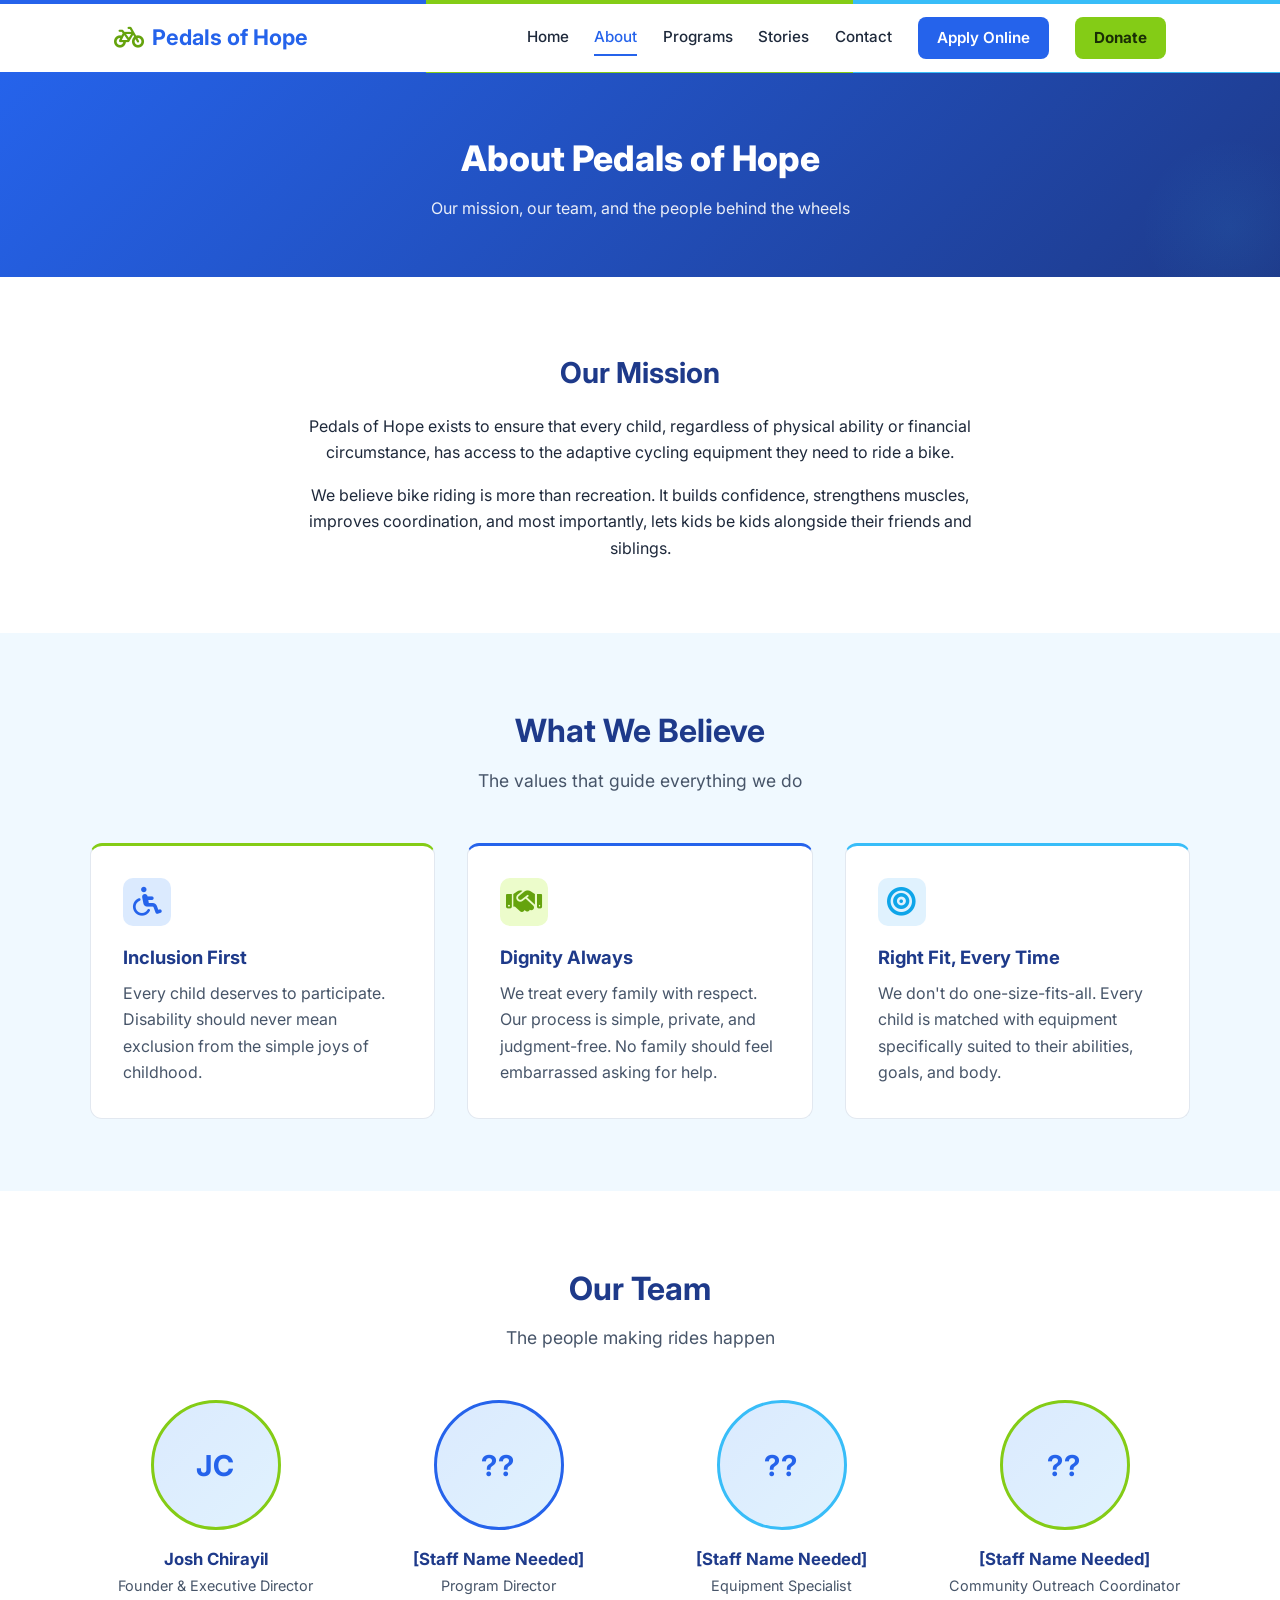
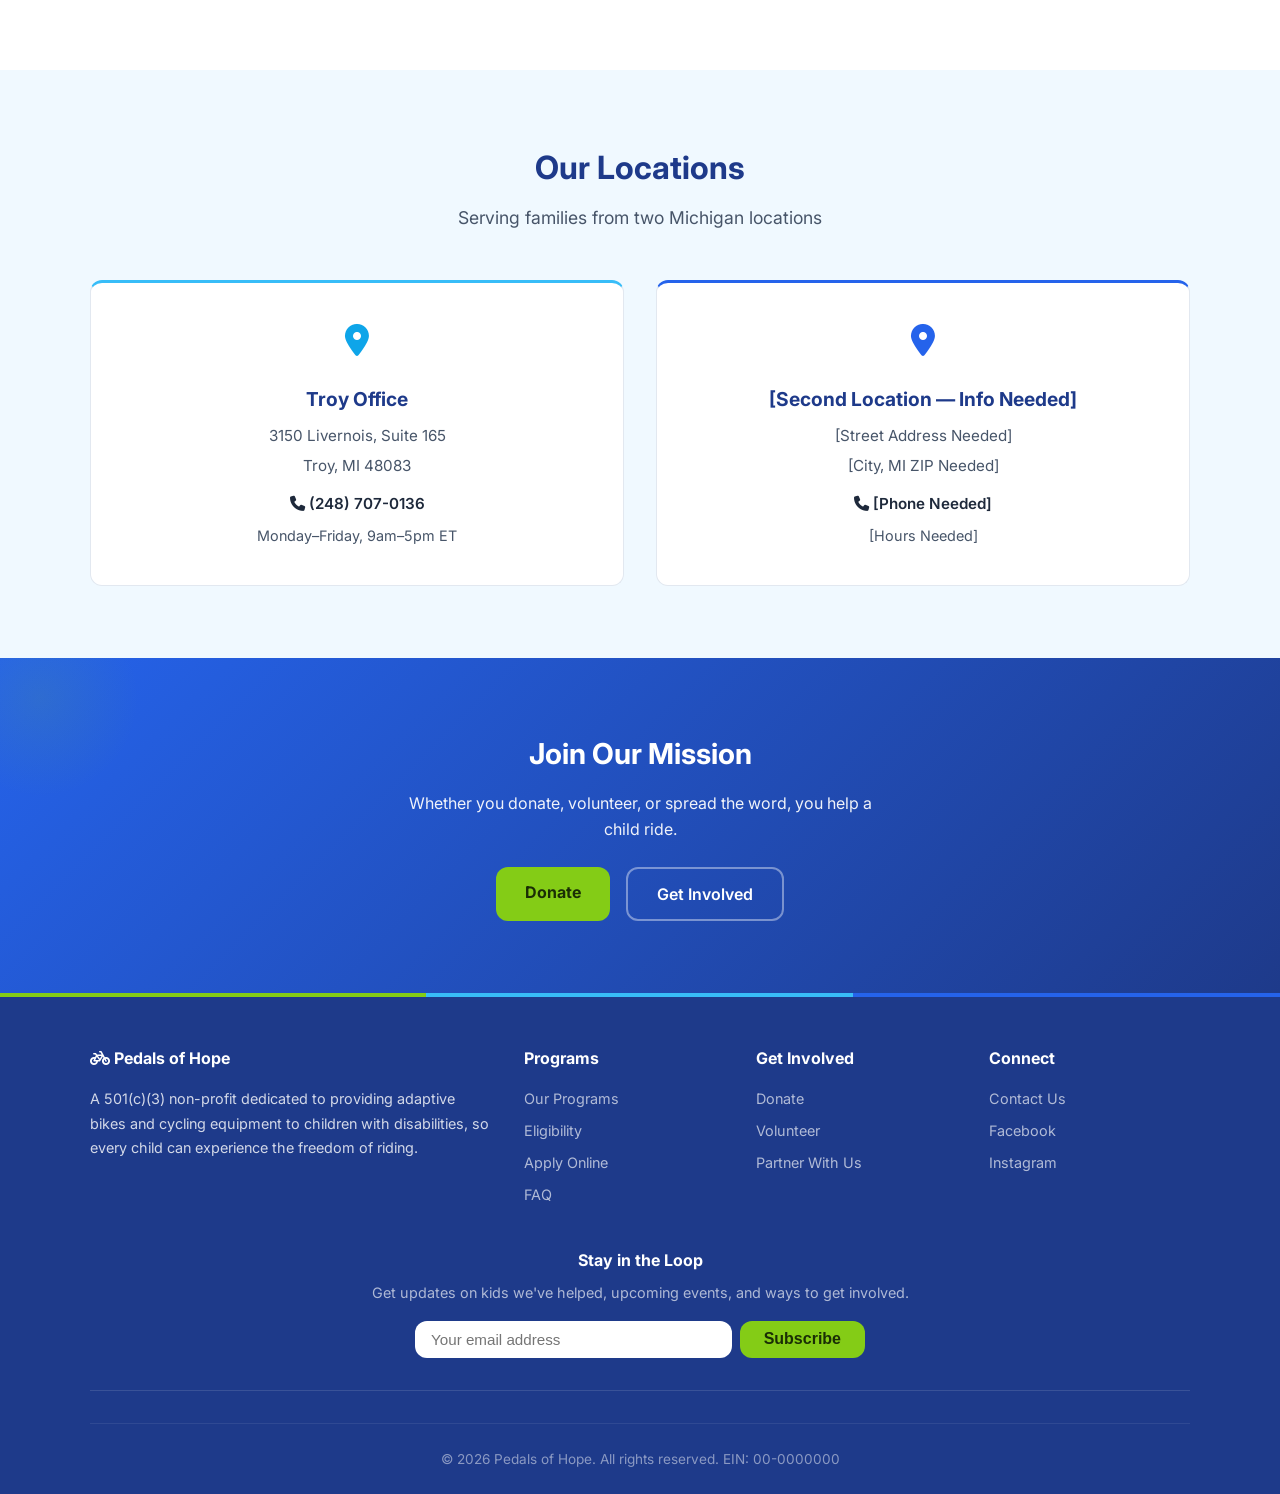
==== about.html @ 5e9cf8dc "Add 'Riders We've Helped' section with real bike recipients (via Dr. Kirk)" ====
<!DOCTYPE html>
<html lang="en">
<head>
  <meta charset="UTF-8">
  <meta name="viewport" content="width=device-width, initial-scale=1.0">
  <title>About Us - Pedals of Hope</title>
  <link rel="icon" href="data:image/svg+xml,<svg xmlns=%22http://www.w3.org/2000/svg%22 viewBox=%220 0 100 100%22><text y=%22.9em%22 font-size=%2290%22>🚲</text></svg>">
  <link rel="preconnect" href="https://fonts.googleapis.com">
  <link rel="preconnect" href="https://fonts.gstatic.com" crossorigin>
  <link href="https://fonts.googleapis.com/css2?family=Inter:wght@400;500;600;700;800&display=swap" rel="stylesheet">
  <link rel="stylesheet" href="css/style.css">
  <link rel="stylesheet" href="https://cdnjs.cloudflare.com/ajax/libs/font-awesome/6.5.1/css/all.min.css">
</head>
<body>

  <header class="site-header">
    <nav class="nav-container">
      <a href="index.html" class="logo"><span><i class="fa-solid fa-bicycle"></i></span> Pedals of Hope</a>
      <button class="nav-toggle" onclick="document.querySelector('.nav-links').classList.toggle('open')" aria-label="Menu">☰</button>
      <div class="nav-links">
        <a href="index.html">Home</a>
        <a href="about.html" class="active">About</a>
        <a href="programs.html">Programs</a>
        <a href="stories.html">Stories</a>
        <a href="contact.html">Contact</a>
        <a href="intake.html" class="btn-nav-secondary">Apply Online</a>
        <a href="donate.html" class="btn-nav">Donate</a>
      </div>
    </nav>
  </header>

  <section class="page-header">
    <h1>About Pedals of Hope</h1>
    <p>Our mission, our team, and the people behind the wheels</p>
  </section>

  <!-- Mission -->
  <section class="section">
    <div class="container">
      <div style="max-width:700px; margin:0 auto; text-align:center;">
        <h2 style="font-size:1.8rem; color:var(--primary-dark); margin-bottom:1rem;">Our Mission</h2>
        <p style="margin-bottom:1rem;">Pedals of Hope exists to ensure that every child, regardless of physical ability or financial circumstance, has access to the adaptive cycling equipment they need to ride a bike.</p>
        <p>We believe bike riding is more than recreation. It builds confidence, strengthens muscles, improves coordination, and most importantly, lets kids be kids alongside their friends and siblings.</p>
      </div>
    </div>
  </section>

  <!-- Values -->
  <section class="section section-alt">
    <div class="container">
      <div class="section-header">
        <h2>What We Believe</h2>
        <p>The values that guide everything we do</p>
      </div>
      <div class="card-grid">
        <div class="card">
          <div class="card-icon blue"><i class="fa-solid fa-wheelchair"></i></div>
          <h3>Inclusion First</h3>
          <p>Every child deserves to participate. Disability should never mean exclusion from the simple joys of childhood.</p>
        </div>
        <div class="card">
          <div class="card-icon"><i class="fa-solid fa-handshake"></i></div>
          <h3>Dignity Always</h3>
          <p>We treat every family with respect. Our process is simple, private, and judgment-free. No family should feel embarrassed asking for help.</p>
        </div>
        <div class="card">
          <div class="card-icon sky"><i class="fa-solid fa-bullseye"></i></div>
          <h3>Right Fit, Every Time</h3>
          <p>We don't do one-size-fits-all. Every child is matched with equipment specifically suited to their abilities, goals, and body.</p>
        </div>
      </div>
    </div>
  </section>

  <!-- Team -->
  <section class="section">
    <div class="container">
      <div class="section-header">
        <h2>Our Team</h2>
        <p>The people making rides happen</p>
      </div>
      <div class="team-grid">
        <!-- TODO: Replace with actual staff names, titles, and initials/photos -->
        <div class="team-member">
          <div class="img-placeholder">
            <span class="team-initials">JC</span>
          </div>
          <h3>Josh Chirayil</h3>
          <p>Founder & Executive Director</p>
        </div>
        <div class="team-member">
          <div class="img-placeholder">
            <span class="team-initials">??</span>
          </div>
          <h3>[Staff Name Needed]</h3>
          <p>Program Director</p>
        </div>
        <div class="team-member">
          <div class="img-placeholder">
            <span class="team-initials">??</span>
          </div>
          <h3>[Staff Name Needed]</h3>
          <p>Equipment Specialist</p>
        </div>
        <div class="team-member">
          <div class="img-placeholder">
            <span class="team-initials">??</span>
          </div>
          <h3>[Staff Name Needed]</h3>
          <p>Community Outreach Coordinator</p>
        </div>
      </div>
    </div>
  </section>

  <!-- Locations -->
  <section class="section section-alt">
    <div class="container">
      <div class="section-header">
        <h2>Our Locations</h2>
        <p>Serving families from two Michigan locations</p>
      </div>
      <div class="locations-grid">
        <div class="location-card">
          <div class="location-icon"><i class="fa-solid fa-location-dot"></i></div>
          <h3>Troy Office</h3>
          <p>3150 Livernois, Suite 165</p>
          <p>Troy, MI 48083</p>
          <p class="location-phone"><i class="fa-solid fa-phone"></i> (248) 707-0136</p>
          <p style="color:var(--text-light); font-size:0.9rem; margin-top:0.5rem;">Monday–Friday, 9am–5pm ET</p>
        </div>
        <div class="location-card">
          <!-- TODO: Replace with actual second location details -->
          <div class="location-icon"><i class="fa-solid fa-location-dot"></i></div>
          <h3>[Second Location — Info Needed]</h3>
          <p>[Street Address Needed]</p>
          <p>[City, MI ZIP Needed]</p>
          <p class="location-phone"><i class="fa-solid fa-phone"></i> [Phone Needed]</p>
          <p style="color:var(--text-light); font-size:0.9rem; margin-top:0.5rem;">[Hours Needed]</p>
        </div>
      </div>
    </div>
  </section>


  <!-- CTA -->
  <section class="cta-banner">
    <h2>Join Our Mission</h2>
    <p>Whether you donate, volunteer, or spread the word, you help a child ride.</p>
    <div class="hero-buttons">
      <a href="donate.html" class="btn btn-primary">Donate</a>
      <a href="contact.html" class="btn btn-outline">Get Involved</a>
    </div>
  </section>

  <footer class="site-footer">
    <div class="footer-grid">
      <div class="footer-about">
        <h4><i class="fa-solid fa-bicycle"></i> Pedals of Hope</h4>
        <p>A 501(c)(3) non-profit dedicated to providing adaptive bikes and cycling equipment to children with disabilities, so every child can experience the freedom of riding.</p>
      </div>
      <div>
        <h4>Programs</h4>
        <a href="programs.html">Our Programs</a>
        <a href="programs.html#eligibility">Eligibility</a>
        <a href="intake.html">Apply Online</a>
        <a href="programs.html#faq">FAQ</a>
      </div>
      <div>
        <h4>Get Involved</h4>
        <a href="donate.html">Donate</a>
        <a href="contact.html">Volunteer</a>
        <a href="contact.html">Partner With Us</a>
      </div>
      <div>
        <h4>Connect</h4>
        <a href="contact.html">Contact Us</a>
        <a href="#">Facebook</a>
        <a href="#">Instagram</a>
      </div>
    </div>
    <div class="footer-newsletter">
      <h4>Stay in the Loop</h4>
      <p>Get updates on kids we've helped, upcoming events, and ways to get involved.</p>
      <form class="newsletter-form" action="#" method="post">
        <input type="email" placeholder="Your email address" required>
        <button type="submit" class="btn btn-primary">Subscribe</button>
      </form>
    </div>
    <div class="footer-bottom">
      &copy; 2026 Pedals of Hope. All rights reserved. EIN: 00-0000000
    </div>
  </footer>

  <script>
    const observer = new IntersectionObserver((entries) => {
      entries.forEach(entry => {
        if (entry.isIntersecting) { entry.target.classList.add('visible'); observer.unobserve(entry.target); }
      });
    }, { threshold: 0.1 });
    document.querySelectorAll('.section, .stats-bar, .cta-banner, .card, .testimonial, .tier, .step, .team-member, .location-card').forEach(el => {
      el.classList.add('animate-on-scroll'); observer.observe(el);
    });
  </script>
</body>
</html>
---- css/style.css ----
/* ===== Variables & Reset ===== */
:root {
  --royal: #2563EB;
  --royal-dark: #1D4ED8;
  --royal-deep: #1e3a8a;
  --royal-light: #DBEAFE;
  --primary: var(--royal);
  --primary-dark: var(--royal-deep);
  --primary-light: var(--royal-light);
  --lime: #84CC16;
  --lime-dark: #65A30D;
  --lime-deep: #4d7c0f;
  --lime-light: #ECFCCB;
  --lime-text: #1a2e05;
  --sky: #38BDF8;
  --sky-dark: #0EA5E9;
  --sky-light: #E0F2FE;
  --text: #1e293b;
  --text-light: #475569;
  --bg: #ffffff;
  --bg-alt: #F0F9FF;
  --border: #e2e8f0;
  --radius: 12px;
  --shadow: 0 1px 3px rgba(0,0,0,0.06), 0 1px 2px rgba(0,0,0,0.04);
  --shadow-md: 0 4px 12px rgba(0,0,0,0.08);
  --shadow-lg: 0 12px 30px rgba(0,0,0,0.1);
  --max-width: 1100px;
  --transition: 0.25s ease;
}

*, *::before, *::after { box-sizing: border-box; margin: 0; padding: 0; }
html { scroll-behavior: smooth; }

body {
  font-family: 'Inter', -apple-system, BlinkMacSystemFont, 'Segoe UI', Roboto, sans-serif;
  color: var(--text);
  background: var(--bg);
  line-height: 1.65;
  min-height: 100vh;
  display: flex;
  flex-direction: column;
  -webkit-font-smoothing: antialiased;
}

a { color: var(--royal); text-decoration: none; transition: color var(--transition); }
a:hover { color: var(--lime-dark); }
img { max-width: 100%; height: auto; display: block; }
ul { list-style: none; }

/* ===== Tri-Color Accent Bar ===== */
.site-header {
  border-top: 4px solid;
  border-image: linear-gradient(90deg, var(--royal) 33.3%, var(--lime) 33.3% 66.6%, var(--sky) 66.6%) 1;
  background: rgba(255,255,255,0.92);
  backdrop-filter: blur(16px);
  -webkit-backdrop-filter: blur(16px);
  border-bottom: 1px solid rgba(226,232,240,0.5);
  position: sticky;
  top: 0;
  z-index: 100;
}

.nav-container {
  max-width: var(--max-width);
  margin: 0 auto;
  padding: 0 1.5rem;
  display: flex;
  align-items: center;
  justify-content: space-between;
  height: 68px;
}

.logo {
  font-size: 1.35rem;
  font-weight: 700;
  color: var(--royal);
  display: flex;
  align-items: center;
  gap: 0.5rem;
}
.logo span { font-size: 1.5rem; color: var(--lime-dark); }

.nav-links {
  display: flex;
  gap: 1.6rem;
  align-items: center;
}

.nav-links a {
  color: var(--text);
  font-weight: 500;
  font-size: 0.95rem;
  padding: 0.3rem 0;
  border-bottom: 2px solid transparent;
  transition: all var(--transition);
}

.nav-links a:hover,
.nav-links a.active {
  color: var(--royal);
  border-bottom-color: var(--royal);
}

.nav-links .btn-nav {
  background: var(--lime);
  color: var(--lime-text);
  padding: 0.5rem 1.2rem;
  border-radius: 8px;
  border-bottom: none;
  font-weight: 700;
  transition: all var(--transition);
}
.nav-links .btn-nav:hover {
  background: var(--lime-dark);
  color: #fff;
  transform: translateY(-1px);
  box-shadow: 0 4px 12px rgba(132,204,22,0.3);
}

.nav-links .btn-nav-secondary {
  background: var(--royal);
  color: #fff;
  padding: 0.5rem 1.2rem;
  border-radius: 8px;
  border-bottom: none;
  font-weight: 600;
  transition: all var(--transition);
}
.nav-links .btn-nav-secondary:hover {
  background: var(--royal-dark);
  color: #fff;
  transform: translateY(-1px);
  box-shadow: 0 4px 12px rgba(37,99,235,0.3);
}

.nav-toggle {
  display: none;
  background: none;
  border: none;
  font-size: 1.5rem;
  cursor: pointer;
  color: var(--text);
}

/* ===== Hero ===== */
.hero {
  background: linear-gradient(135deg, var(--royal) 0%, var(--royal-deep) 100%);
  background-size: 200% 200%;
  animation: heroShift 12s ease infinite;
  color: #fff;
  padding: 6rem 1.5rem 5.5rem;
  text-align: center;
  position: relative;
  overflow: hidden;
}

/* Decorative circles — all 3 colors subtly present */
.hero::before {
  content: '';
  position: absolute;
  top: -100px;
  right: -60px;
  width: 350px;
  height: 350px;
  border-radius: 50%;
  background: radial-gradient(circle, rgba(132,204,22,0.12) 0%, transparent 70%);
  pointer-events: none;
}
.hero::after {
  content: '';
  position: absolute;
  bottom: -80px;
  left: -40px;
  width: 280px;
  height: 280px;
  border-radius: 50%;
  background: radial-gradient(circle, rgba(56,189,248,0.1) 0%, transparent 70%);
  pointer-events: none;
}

@keyframes heroShift {
  0%, 100% { background-position: 0% 50%; }
  50% { background-position: 100% 50%; }
}

.hero h1 {
  font-size: 2.8rem;
  font-weight: 800;
  margin-bottom: 1rem;
  line-height: 1.15;
  position: relative;
  z-index: 1;
}

.hero p {
  font-size: 1.2rem;
  max-width: 600px;
  margin: 0 auto 2rem;
  opacity: 0.93;
  position: relative;
  z-index: 1;
}

.hero-buttons {
  display: flex;
  gap: 1rem;
  justify-content: center;
  flex-wrap: wrap;
  position: relative;
  z-index: 1;
}

/* ===== Buttons ===== */
.btn {
  display: inline-block;
  padding: 0.75rem 1.8rem;
  border-radius: var(--radius);
  font-weight: 600;
  font-size: 1rem;
  transition: all var(--transition);
  cursor: pointer;
  border: none;
}

.btn-primary {
  background: var(--lime);
  color: var(--lime-text);
  font-weight: 700;
}
.btn-primary:hover {
  background: var(--lime-dark);
  color: #fff;
  transform: translateY(-2px);
  box-shadow: 0 6px 20px rgba(132,204,22,0.35);
}

.btn-outline {
  background: transparent;
  color: #fff;
  border: 2px solid rgba(255,255,255,0.6);
}
.btn-outline:hover {
  background: rgba(255,255,255,0.12);
  border-color: #fff;
  color: #fff;
  transform: translateY(-2px);
}

.btn-secondary {
  background: var(--royal);
  color: #fff;
}
.btn-secondary:hover {
  background: var(--royal-dark);
  color: #fff;
  transform: translateY(-2px);
  box-shadow: 0 6px 20px rgba(37,99,235,0.3);
}

.btn-sky {
  background: var(--sky);
  color: #0c4a6e;
  font-weight: 700;
}
.btn-sky:hover {
  background: var(--sky-dark);
  color: #fff;
  transform: translateY(-2px);
  box-shadow: 0 6px 20px rgba(56,189,248,0.35);
}

/* ===== Sections ===== */
.section { padding: 4.5rem 1.5rem; }
.section-alt { background: var(--bg-alt); }

.container {
  max-width: var(--max-width);
  margin: 0 auto;
}

.section-header {
  text-align: center;
  margin-bottom: 3rem;
}
.section-header h2 {
  font-size: 2rem;
  color: var(--royal-deep);
  margin-bottom: 0.5rem;
}
.section-header p {
  color: var(--text-light);
  font-size: 1.1rem;
  max-width: 550px;
  margin: 0 auto;
}

/* ===== Utility Classes ===== */
.text-center { text-align: center; }
.mx-auto { margin-left: auto; margin-right: auto; }
.narrow { max-width: 700px; }
.mb-1 { margin-bottom: 1rem; }
.mb-2 { margin-bottom: 2rem; }

/* ===== Cards ===== */
.card-grid {
  display: grid;
  grid-template-columns: repeat(auto-fit, minmax(280px, 1fr));
  gap: 2rem;
}

.card {
  background: var(--bg);
  border-radius: var(--radius);
  border: 1px solid var(--border);
  border-top: 3px solid var(--lime);
  padding: 2rem;
  transition: all var(--transition);
}

/* Cycle card top-borders through all 3 colors */
.card:nth-child(3n+1) { border-top-color: var(--lime); }
.card:nth-child(3n+2) { border-top-color: var(--royal); }
.card:nth-child(3n+3) { border-top-color: var(--sky); }

.card:hover {
  box-shadow: var(--shadow-lg);
  transform: translateY(-4px);
  border-top-width: 3px;
}

.card-icon {
  font-size: 1.8rem;
  margin-bottom: 1rem;
  color: var(--lime-dark);
  width: 48px;
  height: 48px;
  display: flex;
  align-items: center;
  justify-content: center;
  background: var(--lime-light);
  border-radius: 10px;
}
.card-icon.blue {
  color: var(--royal);
  background: var(--royal-light);
}
.card-icon.sky {
  color: var(--sky-dark);
  background: var(--sky-light);
}

.card h3 {
  font-size: 1.15rem;
  margin-bottom: 0.5rem;
  color: var(--royal-deep);
}
.card p { color: var(--text-light); }

/* ===== Testimonials ===== */
.testimonial {
  background: var(--bg-alt);
  border-radius: var(--radius);
  padding: 2rem;
  border-left: 4px solid var(--lime);
  position: relative;
}
.testimonial::before {
  content: '\201C';
  position: absolute;
  top: 0.6rem;
  left: 1.2rem;
  font-size: 3rem;
  color: var(--lime);
  opacity: 0.25;
  font-family: Georgia, serif;
  line-height: 1;
}
.testimonial blockquote {
  font-style: italic;
  font-size: 1.05rem;
  margin-bottom: 1rem;
  color: var(--text);
  padding-left: 1rem;
}
.testimonial cite {
  font-style: normal;
  font-weight: 600;
  color: var(--royal-deep);
  padding-left: 1rem;
}

/* ===== Steps ===== */
.steps { counter-reset: step; }

.step {
  display: flex;
  gap: 1.5rem;
  margin-bottom: 2rem;
  align-items: flex-start;
}

.step-number {
  counter-increment: step;
  flex-shrink: 0;
  width: 50px;
  height: 50px;
  background: var(--lime);
  color: var(--lime-text);
  border-radius: 50%;
  display: flex;
  align-items: center;
  justify-content: center;
  font-size: 1.3rem;
  font-weight: 800;
}

.step-content h3 {
  font-size: 1.1rem;
  color: var(--royal-deep);
  margin-bottom: 0.3rem;
}
.step-content p { color: var(--text-light); }

/* ===== Two-column layout ===== */
.two-col {
  display: grid;
  grid-template-columns: 1fr 1fr;
  gap: 3rem;
  align-items: center;
}
.two-col.reverse > *:first-child { order: 2; }
.two-col.reverse > *:last-child { order: 1; }

/* ===== Image placeholder ===== */
.img-placeholder {
  border-radius: var(--radius);
  min-height: 220px;
  object-fit: cover;
  width: 100%;
}
div.img-placeholder {
  background: linear-gradient(135deg, var(--royal-light), var(--sky-light));
  display: flex;
  align-items: center;
  justify-content: center;
}
.team-initials {
  font-size: 1.8rem;
  font-weight: 700;
  color: var(--royal);
  letter-spacing: 0.05em;
}

/* ===== Team Grid ===== */
.team-grid {
  display: grid;
  grid-template-columns: repeat(auto-fit, minmax(200px, 1fr));
  gap: 2rem;
  text-align: center;
}
.team-member .img-placeholder {
  width: 130px;
  height: 130px;
  border-radius: 50%;
  margin: 0 auto 1rem;
  min-height: auto;
  border: 3px solid var(--lime);
}
.team-member div.img-placeholder {
  display: flex;
  align-items: center;
  justify-content: center;
}
.team-member:nth-child(2) .img-placeholder { border-color: var(--royal); }
.team-member:nth-child(3) .img-placeholder { border-color: var(--sky); }
.team-member:nth-child(4) .img-placeholder { border-color: var(--lime); }

.team-member h3 { font-size: 1.05rem; color: var(--royal-deep); }
.team-member p { color: var(--text-light); font-size: 0.9rem; }

/* ===== Locations ===== */
.locations-grid {
  display: grid;
  grid-template-columns: repeat(auto-fit, minmax(300px, 1fr));
  gap: 2rem;
}
.location-card {
  background: var(--bg);
  border: 1px solid var(--border);
  border-top: 3px solid var(--sky);
  border-radius: var(--radius);
  padding: 2rem;
  text-align: center;
  transition: all var(--transition);
}
.location-card:nth-child(2) { border-top-color: var(--royal); }
.location-card:hover {
  box-shadow: var(--shadow-lg);
  transform: translateY(-3px);
}
.location-card h3 {
  font-size: 1.2rem;
  color: var(--royal-deep);
  margin-bottom: 0.5rem;
}
.location-card .location-icon {
  font-size: 2rem;
  color: var(--sky-dark);
  margin-bottom: 1rem;
}
.location-card:nth-child(2) .location-icon { color: var(--royal); }
.location-card p {
  color: var(--text-light);
  font-size: 0.95rem;
  margin-bottom: 0.3rem;
}
.location-card .location-phone {
  font-weight: 600;
  color: var(--text);
  margin-top: 0.8rem;
}

/* ===== Forms ===== */
.form-group { margin-bottom: 1.2rem; }
.form-group label {
  display: block;
  font-weight: 600;
  margin-bottom: 0.3rem;
  font-size: 0.95rem;
}
.form-group input,
.form-group textarea,
.form-group select {
  width: 100%;
  padding: 0.7rem 1rem;
  border: 1px solid var(--border);
  border-radius: var(--radius);
  font-size: 1rem;
  font-family: inherit;
  transition: border-color var(--transition), box-shadow var(--transition);
}
.form-group input:focus,
.form-group textarea:focus,
.form-group select:focus {
  outline: none;
  border-color: var(--royal);
  box-shadow: 0 0 0 3px rgba(37,99,235,0.12);
}
.form-group textarea { resize: vertical; min-height: 120px; }

.form-card {
  max-width: 600px;
  margin: 0 auto;
  background: var(--bg);
  padding: 2.5rem;
  border-radius: var(--radius);
  box-shadow: var(--shadow-lg);
  border-top: 4px solid;
  border-image: linear-gradient(90deg, var(--royal) 33.3%, var(--lime) 33.3% 66.6%, var(--sky) 66.6%) 1;
}
.form-card.wide { max-width: 800px; }

.form-row {
  display: grid;
  grid-template-columns: 1fr 1fr;
  gap: 1rem;
}
.form-section-title {
  font-size: 1.15rem;
  font-weight: 700;
  color: var(--royal-deep);
  margin: 1.5rem 0 1rem;
  padding-bottom: 0.5rem;
  border-bottom: 2px solid var(--royal-light);
  display: flex;
  align-items: center;
  gap: 0.5rem;
}
.form-section-title i { color: var(--royal); }
.form-section-title:first-of-type { margin-top: 0; }

.form-note {
  font-size: 0.85rem;
  color: var(--text-light);
  margin-top: 0.2rem;
}
.checkbox-group {
  display: flex;
  align-items: flex-start;
  gap: 0.6rem;
  margin-bottom: 1rem;
}
.checkbox-group input[type="checkbox"] { width: auto; margin-top: 0.3rem; }
.checkbox-group label { font-weight: 400; font-size: 0.95rem; margin-bottom: 0; }

/* ===== Stats Bar ===== */
.stats-bar {
  background: var(--bg);
  color: var(--text);
  padding: 3rem 1.5rem;
  border-bottom: 1px solid var(--border);
}
.stats-grid {
  max-width: var(--max-width);
  margin: 0 auto;
  display: grid;
  grid-template-columns: repeat(auto-fit, minmax(160px, 1fr));
  gap: 2rem;
  text-align: center;
}
.stat-number {
  font-size: 2.5rem;
  font-weight: 800;
  color: var(--sky-dark);
}
.stat-label {
  font-size: 0.9rem;
  opacity: 0.85;
  margin-top: 0.3rem;
}

.stat-number:nth-child(1) { color: var(--royal); }
.stats-grid > div:nth-child(2) .stat-number { color: var(--lime-dark); }
.stats-grid > div:nth-child(3) .stat-number { color: var(--sky-dark); }
.stats-grid > div:nth-child(4) .stat-number { color: var(--royal); }

/* ===== FAQ ===== */
.faq-item {
  border-bottom: 1px solid var(--border);
  padding: 1.2rem 0;
}
.faq-item summary {
  font-weight: 600;
  cursor: pointer;
  font-size: 1.05rem;
  color: var(--royal-deep);
  transition: color var(--transition);
}
.faq-item summary:hover { color: var(--royal); }
.faq-item p { margin-top: 0.5rem; color: var(--text-light); }

/* ===== Donate Tiers ===== */
.tier-grid {
  display: grid;
  grid-template-columns: repeat(auto-fit, minmax(240px, 1fr));
  gap: 2rem;
}
.tier {
  background: var(--bg);
  border: 2px solid var(--border);
  border-radius: var(--radius);
  padding: 2rem;
  text-align: center;
  transition: all var(--transition);
}
.tier:hover {
  border-color: var(--lime);
  box-shadow: var(--shadow-lg);
  transform: translateY(-3px);
}
.tier.featured {
  border-color: var(--lime);
  position: relative;
}
.tier.featured::before {
  content: 'Most Popular';
  position: absolute;
  top: -12px;
  left: 50%;
  transform: translateX(-50%);
  background: var(--lime);
  color: var(--lime-text);
  font-weight: 700;
  padding: 0.2rem 1rem;
  border-radius: 20px;
  font-size: 0.8rem;
}
.tier-amount {
  font-size: 2.2rem;
  font-weight: 800;
  color: var(--royal);
  margin: 0.5rem 0;
}
.tier h3 { margin-bottom: 0.5rem; }
.tier p { color: var(--text-light); margin-bottom: 1.5rem; font-size: 0.95rem; }

/* ===== Impact List ===== */
.impact-list { max-width: 700px; margin: 0 auto; }
.impact-item {
  display: flex;
  align-items: center;
  gap: 1.5rem;
  padding: 1rem 0;
  border-bottom: 1px solid var(--border);
}
.impact-item:last-child { border-bottom: none; }
.impact-amount {
  font-size: 1.4rem;
  font-weight: 800;
  color: var(--lime-dark);
  min-width: 80px;
  text-align: right;
}
.impact-desc { color: var(--text); font-size: 1rem; }

/* ===== Events ===== */
.events-list { max-width: 700px; margin: 0 auto; }
.event-item {
  display: flex;
  gap: 1.5rem;
  padding: 1.5rem 0;
  border-bottom: 1px solid var(--border);
  align-items: flex-start;
}
.event-item:last-child { border-bottom: none; }
.event-date {
  flex-shrink: 0;
  width: 70px;
  text-align: center;
  background: var(--sky);
  color: #0c4a6e;
  border-radius: var(--radius);
  padding: 0.8rem 0.5rem;
}
.event-month {
  display: block;
  font-size: 0.75rem;
  text-transform: uppercase;
  letter-spacing: 0.1em;
  opacity: 0.8;
}
.event-day {
  display: block;
  font-size: 1.8rem;
  font-weight: 800;
  line-height: 1;
}
.event-details h3 { font-size: 1.1rem; color: var(--royal-deep); margin-bottom: 0.3rem; }
.event-details p { color: var(--text-light); font-size: 0.95rem; margin-bottom: 0.5rem; }
.event-location { font-size: 0.85rem; color: var(--text-light); }
.event-location i { margin-right: 0.3rem; }

/* ===== CTA Banner (Blue default) ===== */
.cta-banner {
  background: linear-gradient(135deg, var(--royal) 0%, var(--royal-deep) 100%);
  color: #fff;
  padding: 4.5rem 1.5rem;
  text-align: center;
  position: relative;
  overflow: hidden;
}
.cta-banner::before {
  content: '';
  position: absolute;
  top: -60px;
  left: -60px;
  width: 200px;
  height: 200px;
  border-radius: 50%;
  background: radial-gradient(circle, rgba(132,204,22,0.1) 0%, transparent 70%);
  pointer-events: none;
}
.cta-banner h2 { font-size: 1.8rem; margin-bottom: 0.8rem; position: relative; z-index: 1; }
.cta-banner p { max-width: 500px; margin: 0 auto 1.5rem; opacity: 0.93; position: relative; z-index: 1; }
.cta-banner .hero-buttons { position: relative; z-index: 1; }
.cta-banner .btn-outline { border-color: rgba(255,255,255,0.4); }
.cta-banner .btn-outline:hover { background: rgba(255,255,255,0.1); border-color: #fff; }

/* CTA Banner — Lime Green variant */
.cta-banner.cta-green {
  background: linear-gradient(135deg, var(--lime-dark) 0%, var(--lime-deep) 100%);
}
.cta-banner.cta-green::before {
  background: radial-gradient(circle, rgba(37,99,235,0.1) 0%, transparent 70%);
}
.cta-banner.cta-green .btn-primary {
  background: #fff;
  color: var(--lime-deep);
}
.cta-banner.cta-green .btn-primary:hover {
  background: var(--royal-light);
  color: var(--royal);
  box-shadow: 0 6px 20px rgba(255,255,255,0.3);
}

/* ===== Page Header (inner pages) ===== */
.page-header {
  background: linear-gradient(135deg, var(--royal) 0%, var(--royal-deep) 100%);
  color: #fff;
  padding: 3.5rem 1.5rem;
  text-align: center;
  position: relative;
  overflow: hidden;
}
.page-header::after {
  content: '';
  position: absolute;
  bottom: -40px;
  right: -40px;
  width: 180px;
  height: 180px;
  border-radius: 50%;
  background: radial-gradient(circle, rgba(56,189,248,0.08) 0%, transparent 70%);
  pointer-events: none;
}
.page-header h1 { font-size: 2.2rem; font-weight: 800; position: relative; z-index: 1; }
.page-header p {
  margin-top: 0.5rem;
  opacity: 0.9;
  max-width: 500px;
  margin-left: auto;
  margin-right: auto;
  position: relative;
  z-index: 1;
}

/* ===== Footer ===== */
.site-footer {
  background: var(--royal-deep);
  color: rgba(255,255,255,0.8);
  padding: 0 1.5rem 1.5rem;
  margin-top: auto;
  border-top: 4px solid;
  border-image: linear-gradient(90deg, var(--lime) 33.3%, var(--sky) 33.3% 66.6%, var(--royal) 66.6%) 1;
}
.footer-grid {
  max-width: var(--max-width);
  margin: 0 auto;
  display: grid;
  grid-template-columns: 2fr 1fr 1fr 1fr;
  gap: 2rem;
  padding-top: 3rem;
}
.footer-grid h4 { color: #fff; margin-bottom: 1rem; font-size: 1rem; }
.footer-grid a {
  color: rgba(255,255,255,0.65);
  display: block;
  margin-bottom: 0.5rem;
  font-size: 0.9rem;
}
.footer-grid a:hover { color: var(--lime); }
.footer-about p { font-size: 0.9rem; line-height: 1.7; }

.footer-bottom {
  max-width: var(--max-width);
  margin: 2rem auto 0;
  padding-top: 1.5rem;
  border-top: 1px solid rgba(255,255,255,0.12);
  text-align: center;
  font-size: 0.85rem;
  opacity: 0.6;
}

.footer-newsletter {
  max-width: var(--max-width);
  margin: 0 auto 2rem;
  padding: 2rem 0;
  border-bottom: 1px solid rgba(255,255,255,0.12);
  text-align: center;
}
.footer-newsletter h4 { color: #fff; margin-bottom: 0.5rem; }
.footer-newsletter p { font-size: 0.9rem; margin-bottom: 1rem; opacity: 0.8; }
.newsletter-form {
  display: flex;
  gap: 0.5rem;
  justify-content: center;
  max-width: 450px;
  margin: 0 auto;
  flex-wrap: wrap;
}
.newsletter-form input {
  flex: 1;
  min-width: 200px;
  padding: 0.6rem 1rem;
  border: none;
  border-radius: var(--radius);
  font-size: 0.95rem;
}
.newsletter-form .btn {
  padding: 0.6rem 1.5rem;
}

/* ===== Icon Row (horizontal feature list) ===== */
.icon-row {
  display: grid;
  grid-template-columns: repeat(auto-fit, minmax(220px, 1fr));
  gap: 2rem;
  text-align: center;
  max-width: var(--max-width);
  margin: 0 auto;
}
.icon-row-item i {
  font-size: 2rem;
  margin-bottom: 0.6rem;
  display: block;
}
.icon-row-item h3 {
  font-size: 1rem;
  color: var(--royal-deep);
  margin-bottom: 0.3rem;
}
.icon-row-item p {
  color: var(--text-light);
  font-size: 0.9rem;
}

/* ===== Success Banner ===== */
.success-banner {
  background: #f0fdf4;
  border: 2px solid var(--lime);
  border-radius: var(--radius);
  padding: 2rem;
  text-align: center;
  margin-bottom: 2rem;
}
.success-banner i { font-size: 3rem; color: var(--lime-dark); margin-bottom: 1rem; display: block; }
.success-banner h2 { color: var(--royal-deep); margin-bottom: 0.5rem; }
.success-banner p { color: var(--text-light); }

/* ===== Stories ===== */
.story-card {
  background: var(--bg);
  border-radius: var(--radius);
  box-shadow: var(--shadow);
  overflow: hidden;
}
.story-card .img-placeholder { min-height: 200px; border-radius: 0; }
.story-card-body { padding: 1.5rem; }
.story-card h3 { font-size: 1.15rem; color: var(--royal-deep); margin-bottom: 0.5rem; }
.story-card p { color: var(--text-light); font-size: 0.95rem; }
.story-tag {
  display: inline-block;
  background: var(--royal-light);
  color: var(--royal);
  padding: 0.2rem 0.6rem;
  border-radius: 20px;
  font-size: 0.8rem;
  font-weight: 600;
  margin-top: 0.8rem;
}

/* ===== Scroll Animations ===== */
.animate-on-scroll {
  opacity: 0;
  transform: translateY(30px);
  transition: opacity 0.6s ease-out, transform 0.6s ease-out;
}
.animate-on-scroll.visible {
  opacity: 1;
  transform: translateY(0);
}
.card.animate-on-scroll:nth-child(2) { transition-delay: 0.1s; }
.card.animate-on-scroll:nth-child(3) { transition-delay: 0.2s; }
.card.animate-on-scroll:nth-child(4) { transition-delay: 0.3s; }
.impact-item.animate-on-scroll:nth-child(2) { transition-delay: 0.05s; }
.impact-item.animate-on-scroll:nth-child(3) { transition-delay: 0.1s; }
.impact-item.animate-on-scroll:nth-child(4) { transition-delay: 0.15s; }
.impact-item.animate-on-scroll:nth-child(5) { transition-delay: 0.2s; }
.impact-item.animate-on-scroll:nth-child(6) { transition-delay: 0.25s; }

/* ===== Responsive ===== */
@media (max-width: 768px) {
  .nav-toggle { display: block; }
  .nav-links {
    display: none;
    position: absolute;
    top: 72px;
    left: 0;
    right: 0;
    background: var(--bg);
    flex-direction: column;
    padding: 1rem 1.5rem;
    border-bottom: 1px solid var(--border);
    gap: 0.5rem;
    box-shadow: var(--shadow-md);
  }
  .nav-links.open { display: flex; }
  .nav-links a { padding: 0.6rem 0; border-bottom: none; }
  .nav-links .btn-nav,
  .nav-links .btn-nav-secondary {
    text-align: center;
    margin-top: 0.3rem;
  }

  .hero h1 { font-size: 2rem; }
  .hero { padding: 3.5rem 1.5rem 3rem; }

  .two-col { grid-template-columns: 1fr; gap: 2rem; }
  .two-col.reverse > *:first-child { order: 0; }
  .two-col.reverse > *:last-child { order: 0; }

  .footer-grid { grid-template-columns: 1fr; gap: 1.5rem; }
  .page-header h1 { font-size: 1.8rem; }
  .form-row { grid-template-columns: 1fr; }
  .locations-grid { grid-template-columns: 1fr; }
}

/* ===== Rider Stories (Riders We've Helped) ===== */
.riders-grid {
  display: grid;
  grid-template-columns: repeat(auto-fill, minmax(280px, 1fr));
  gap: 2rem;
  margin-top: 2.5rem;
}
.rider-card {
  background: var(--bg);
  border: 1px solid var(--border);
  border-radius: var(--radius);
  overflow: hidden;
  box-shadow: var(--shadow);
  transition: transform var(--transition), box-shadow var(--transition);
  display: flex;
  flex-direction: column;
}
.rider-card:hover {
  transform: translateY(-6px);
  box-shadow: var(--shadow-lg);
}
.rider-photo {
  position: relative;
  aspect-ratio: 3 / 4;
  overflow: hidden;
  background: var(--bg-alt);
}
.rider-photo img {
  width: 100%;
  height: 100%;
  object-fit: cover;
  display: block;
  transition: transform 0.4s ease;
}
.rider-card:hover .rider-photo img { transform: scale(1.04); }
.rider-photo .rider-badge {
  position: absolute;
  top: 0.85rem;
  left: 0.85rem;
  background: rgba(255,255,255,0.92);
  color: var(--primary-dark);
  font-weight: 700;
  font-size: 0.8rem;
  padding: 0.35rem 0.7rem;
  border-radius: 999px;
  box-shadow: var(--shadow);
  backdrop-filter: blur(4px);
}
.rider-body { padding: 1.25rem 1.35rem 1.5rem; }
.rider-body h3 {
  font-size: 1.25rem;
  color: var(--primary-dark);
  margin-bottom: 0.15rem;
}
.rider-meta {
  font-size: 0.85rem;
  color: var(--lime-deep);
  font-weight: 600;
  margin-bottom: 0.7rem;
  display: block;
}
.rider-body p {
  color: var(--text-light);
  font-size: 0.95rem;
  line-height: 1.55;
}
.riders-intro {
  max-width: 720px;
  margin: 0 auto;
  text-align: center;
}
.riders-intro p { color: var(--text-light); font-size: 1.05rem; }
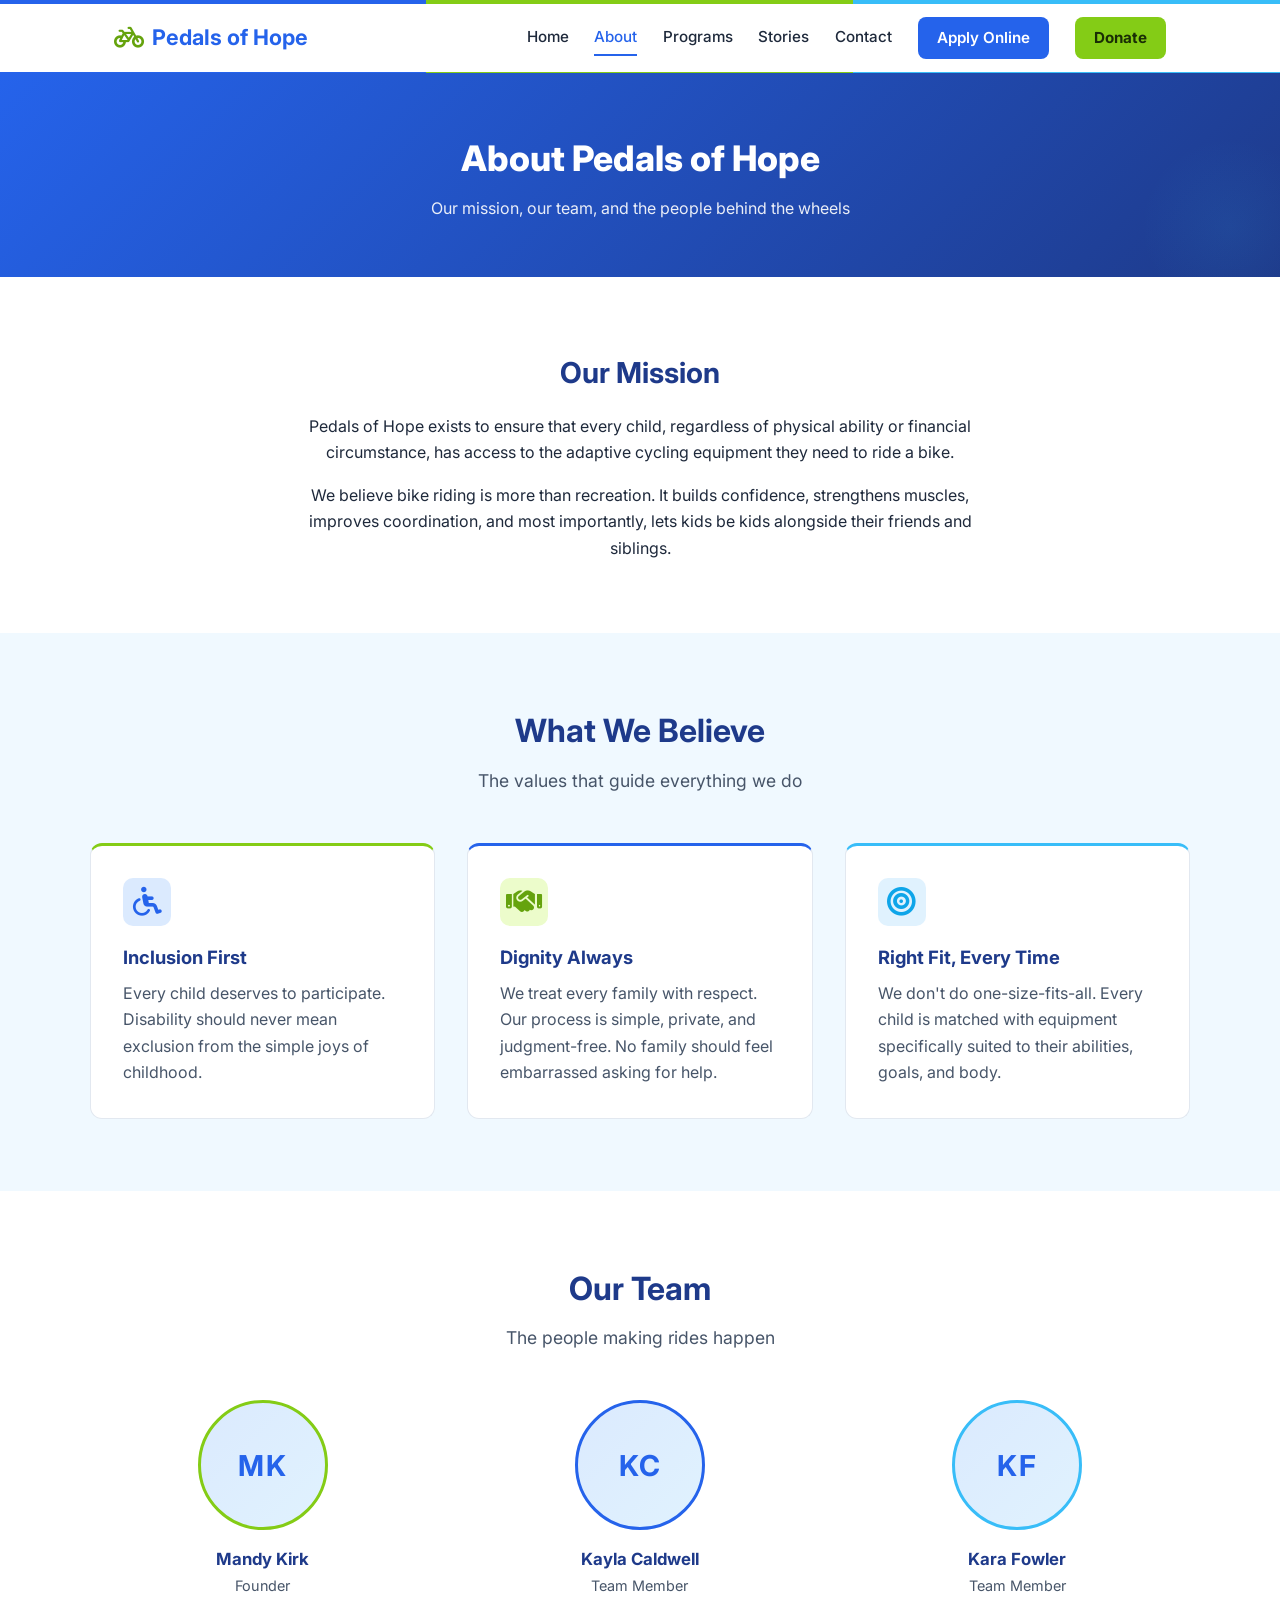
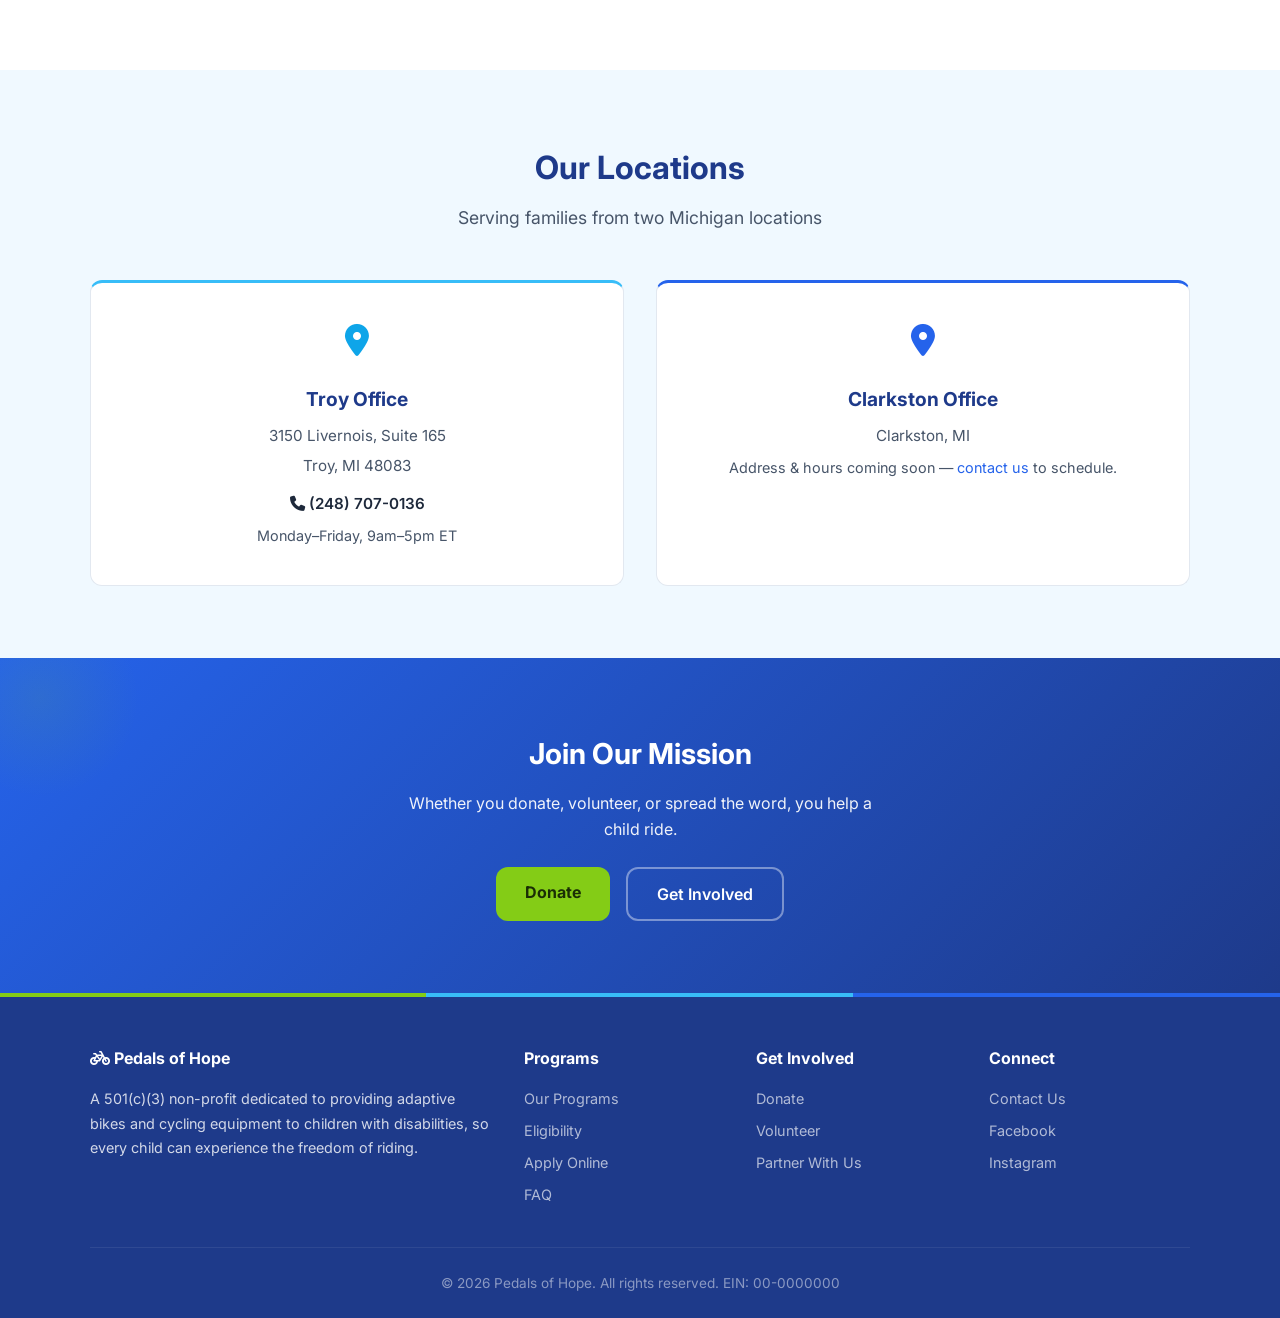
==== commit c8c098dc: "Content updates: staff, locations, stories, 2026-full banner, remove newsletter - Team: replace Josh" ====
--- a/about.html
+++ b/about.html
@@ -80,34 +80,27 @@
         <p>The people making rides happen</p>
       </div>
       <div class="team-grid">
-        <!-- TODO: Replace with actual staff names, titles, and initials/photos -->
+        <!-- Staff photos coming Tues Jul 14, 2026 -->
         <div class="team-member">
           <div class="img-placeholder">
-            <span class="team-initials">JC</span>
+            <span class="team-initials">MK</span>
           </div>
-          <h3>Josh Chirayil</h3>
-          <p>Founder & Executive Director</p>
+          <h3>Mandy Kirk</h3>
+          <p>Founder</p>
         </div>
         <div class="team-member">
           <div class="img-placeholder">
-            <span class="team-initials">??</span>
+            <span class="team-initials">KC</span>
           </div>
-          <h3>[Staff Name Needed]</h3>
-          <p>Program Director</p>
+          <h3>Kayla Caldwell</h3>
+          <p>Team Member</p>
         </div>
         <div class="team-member">
           <div class="img-placeholder">
-            <span class="team-initials">??</span>
+            <span class="team-initials">KF</span>
           </div>
-          <h3>[Staff Name Needed]</h3>
-          <p>Equipment Specialist</p>
-        </div>
-        <div class="team-member">
-          <div class="img-placeholder">
-            <span class="team-initials">??</span>
-          </div>
-          <h3>[Staff Name Needed]</h3>
-          <p>Community Outreach Coordinator</p>
+          <h3>Kara Fowler</h3>
+          <p>Team Member</p>
         </div>
       </div>
     </div>
@@ -130,13 +123,10 @@
           <p style="color:var(--text-light); font-size:0.9rem; margin-top:0.5rem;">Monday–Friday, 9am–5pm ET</p>
         </div>
         <div class="location-card">
-          <!-- TODO: Replace with actual second location details -->
           <div class="location-icon"><i class="fa-solid fa-location-dot"></i></div>
-          <h3>[Second Location — Info Needed]</h3>
-          <p>[Street Address Needed]</p>
-          <p>[City, MI ZIP Needed]</p>
-          <p class="location-phone"><i class="fa-solid fa-phone"></i> [Phone Needed]</p>
-          <p style="color:var(--text-light); font-size:0.9rem; margin-top:0.5rem;">[Hours Needed]</p>
+          <h3>Clarkston Office</h3>
+          <p>Clarkston, MI</p>
+          <p style="color:var(--text-light); font-size:0.9rem; margin-top:0.5rem;">Address &amp; hours coming soon — <a href="contact.html">contact us</a> to schedule.</p>
         </div>
       </div>
     </div>
@@ -179,15 +169,7 @@
         <a href="#">Instagram</a>
       </div>
     </div>
-    <div class="footer-newsletter">
-      <h4>Stay in the Loop</h4>
-      <p>Get updates on kids we've helped, upcoming events, and ways to get involved.</p>
-      <form class="newsletter-form" action="#" method="post">
-        <input type="email" placeholder="Your email address" required>
-        <button type="submit" class="btn btn-primary">Subscribe</button>
-      </form>
-    </div>
-    <div class="footer-bottom">
+<div class="footer-bottom">
       &copy; 2026 Pedals of Hope. All rights reserved. EIN: 00-0000000
     </div>
   </footer>
--- a/css/style.css
+++ b/css/style.css
@@ -995,30 +995,100 @@
   .locations-grid { grid-template-columns: 1fr; }
 }
 
-/* ===== Rider Stories (Riders We've Helped) ===== */
+/* ===== Riders We've Helped ===== */
+.riders-hero {
+  position: relative;
+  text-align: center;
+  padding: 4.5rem 1.5rem 3.5rem;
+  background:
+    radial-gradient(1200px 400px at 50% -10%, rgba(56,189,248,0.18), transparent 60%),
+    linear-gradient(180deg, var(--bg-alt), var(--bg));
+  overflow: hidden;
+}
+.riders-hero .eyebrow {
+  display: inline-block;
+  font-size: 0.8rem;
+  font-weight: 700;
+  letter-spacing: 0.08em;
+  text-transform: uppercase;
+  color: var(--royal);
+  background: var(--royal-light);
+  padding: 0.35rem 0.9rem;
+  border-radius: 999px;
+  margin-bottom: 1rem;
+}
+.riders-hero h1 {
+  font-size: clamp(2rem, 5vw, 3rem);
+  color: var(--royal-deep);
+  line-height: 1.1;
+  margin-bottom: 0.9rem;
+}
+.riders-hero h1 .accent { color: var(--lime-dark); }
+.riders-hero p {
+  max-width: 640px;
+  margin: 0 auto;
+  color: var(--text-light);
+  font-size: 1.12rem;
+  line-height: 1.6;
+}
+
+/* Stat ribbon */
+.riders-stats {
+  display: flex;
+  flex-wrap: wrap;
+  justify-content: center;
+  gap: 1rem;
+  max-width: 760px;
+  margin: 2.25rem auto 0;
+}
+.riders-stats .stat {
+  flex: 1 1 150px;
+  background: var(--bg);
+  border: 1px solid var(--border);
+  border-radius: var(--radius);
+  padding: 1.1rem 1rem;
+  box-shadow: var(--shadow);
+}
+.riders-stats .stat .num {
+  font-size: 1.9rem;
+  font-weight: 800;
+  color: var(--royal);
+  line-height: 1;
+}
+.riders-stats .stat .label {
+  font-size: 0.82rem;
+  color: var(--text-light);
+  margin-top: 0.35rem;
+  display: block;
+}
+
+/* Card grid */
 .riders-grid {
   display: grid;
-  grid-template-columns: repeat(auto-fill, minmax(280px, 1fr));
-  gap: 2rem;
-  margin-top: 2.5rem;
+  grid-template-columns: repeat(auto-fill, minmax(270px, 1fr));
+  gap: 1.75rem;
+  margin-top: 1rem;
 }
 .rider-card {
   background: var(--bg);
   border: 1px solid var(--border);
-  border-radius: var(--radius);
+  border-radius: 18px;
   overflow: hidden;
   box-shadow: var(--shadow);
   transition: transform var(--transition), box-shadow var(--transition);
   display: flex;
   flex-direction: column;
-}
+  opacity: 0;
+  transform: translateY(18px);
+}
+.rider-card.in { opacity: 1; transform: translateY(0); transition: opacity 0.5s ease, transform 0.5s ease, box-shadow var(--transition); }
 .rider-card:hover {
-  transform: translateY(-6px);
+  transform: translateY(-8px);
   box-shadow: var(--shadow-lg);
 }
 .rider-photo {
   position: relative;
-  aspect-ratio: 3 / 4;
+  aspect-ratio: 4 / 5;
   overflow: hidden;
   background: var(--bg-alt);
 }
@@ -1027,43 +1097,78 @@
   height: 100%;
   object-fit: cover;
   display: block;
-  transition: transform 0.4s ease;
-}
-.rider-card:hover .rider-photo img { transform: scale(1.04); }
+  transition: transform 0.5s ease;
+}
+.rider-card:hover .rider-photo img { transform: scale(1.06); }
+.rider-photo::after {
+  content: "";
+  position: absolute;
+  inset: 0;
+  background: linear-gradient(180deg, transparent 55%, rgba(15,23,42,0.55));
+}
 .rider-photo .rider-badge {
   position: absolute;
   top: 0.85rem;
-  left: 0.85rem;
-  background: rgba(255,255,255,0.92);
-  color: var(--primary-dark);
+  right: 0.85rem;
+  z-index: 2;
+  background: rgba(255,255,255,0.95);
+  color: var(--royal-deep);
   font-weight: 700;
-  font-size: 0.8rem;
-  padding: 0.35rem 0.7rem;
+  font-size: 0.78rem;
+  padding: 0.3rem 0.75rem;
   border-radius: 999px;
   box-shadow: var(--shadow);
-  backdrop-filter: blur(4px);
-}
-.rider-body { padding: 1.25rem 1.35rem 1.5rem; }
-.rider-body h3 {
-  font-size: 1.25rem;
-  color: var(--primary-dark);
-  margin-bottom: 0.15rem;
-}
-.rider-meta {
-  font-size: 0.85rem;
+}
+.rider-photo .rider-name-overlay {
+  position: absolute;
+  left: 1.1rem;
+  bottom: 0.9rem;
+  z-index: 2;
+  color: #fff;
+}
+.rider-photo .rider-name-overlay h3 {
+  font-size: 1.4rem;
+  font-weight: 800;
+  line-height: 1;
+  text-shadow: 0 2px 8px rgba(0,0,0,0.4);
+}
+.rider-body {
+  padding: 1.15rem 1.35rem 1.4rem;
+  display: flex;
+  flex-direction: column;
+  gap: 0.6rem;
+  flex: 1;
+}
+.rider-tag {
+  align-self: flex-start;
+  font-size: 0.78rem;
+  font-weight: 700;
   color: var(--lime-deep);
-  font-weight: 600;
-  margin-bottom: 0.7rem;
-  display: block;
+  background: var(--lime-light);
+  padding: 0.28rem 0.7rem;
+  border-radius: 999px;
 }
 .rider-body p {
   color: var(--text-light);
   font-size: 0.95rem;
   line-height: 1.55;
-}
-.riders-intro {
-  max-width: 720px;
-  margin: 0 auto;
-  text-align: center;
-}
-.riders-intro p { color: var(--text-light); font-size: 1.05rem; }
+  margin: 0;
+}
+.rider-heart {
+  color: var(--royal);
+  font-size: 0.9rem;
+  margin-top: auto;
+  padding-top: 0.4rem;
+}
+.riders-note {
+  max-width: 640px;
+  margin: 3rem auto 0;
+  text-align: center;
+  color: var(--text-light);
+  font-size: 0.95rem;
+  background: var(--bg-alt);
+  border: 1px dashed var(--border);
+  border-radius: var(--radius);
+  padding: 1.25rem 1.5rem;
+}
+.riders-note i { color: var(--lime-dark); margin-right: 0.4rem; }
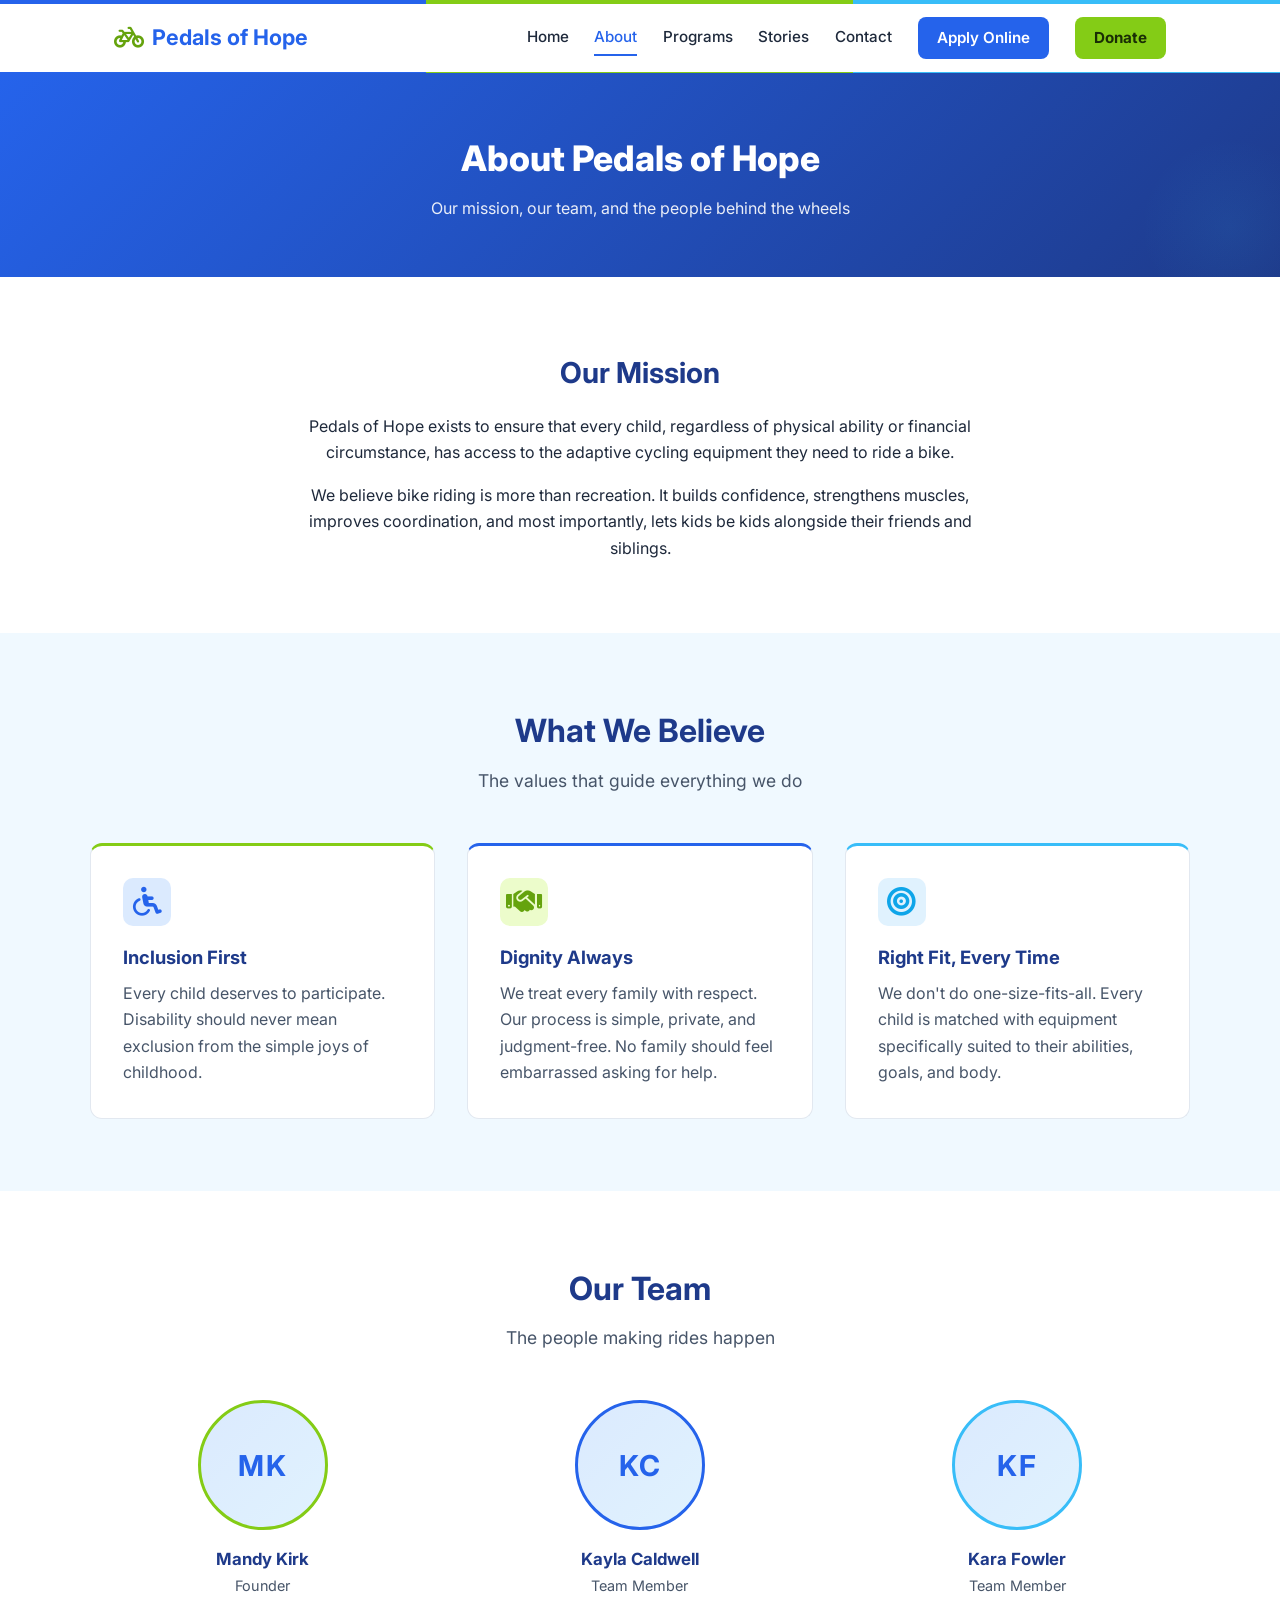
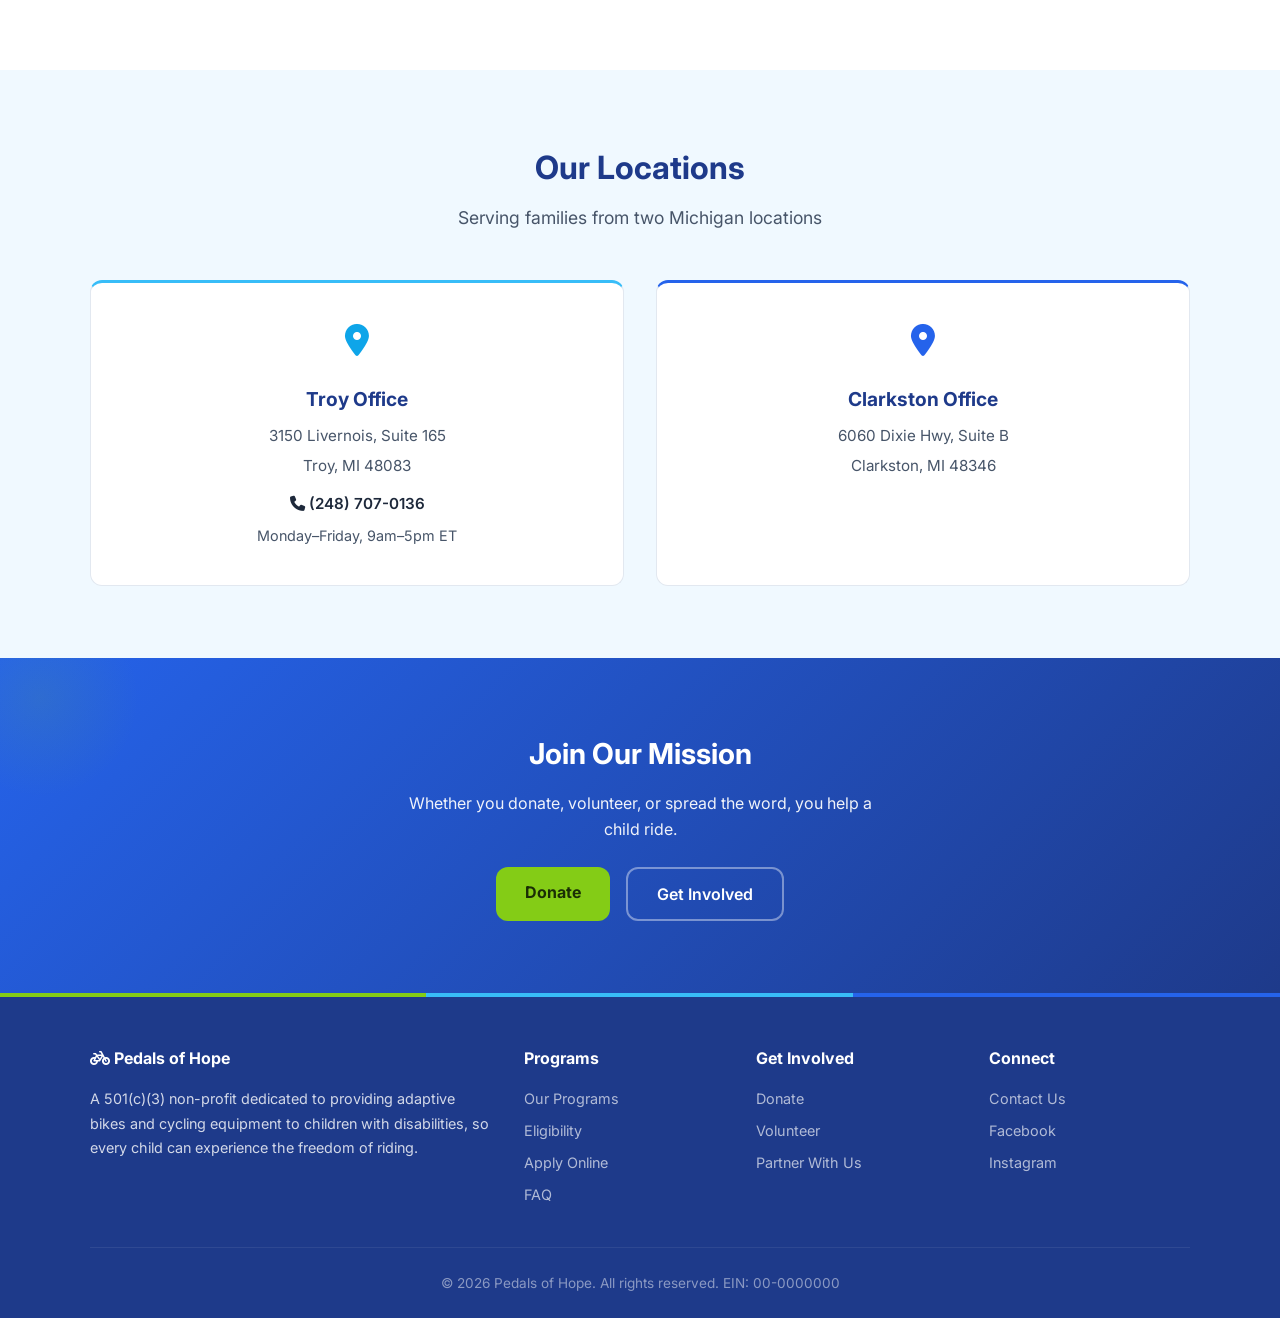
==== commit 0d276614: "Content pass 2: em dashes, real Clarkston address, single contact email, sponsor buttons, working do" ====
--- a/about.html
+++ b/about.html
@@ -125,8 +125,8 @@
         <div class="location-card">
           <div class="location-icon"><i class="fa-solid fa-location-dot"></i></div>
           <h3>Clarkston Office</h3>
-          <p>Clarkston, MI</p>
-          <p style="color:var(--text-light); font-size:0.9rem; margin-top:0.5rem;">Address &amp; hours coming soon — <a href="contact.html">contact us</a> to schedule.</p>
+          <p>6060 Dixie Hwy, Suite B</p>
+          <p>Clarkston, MI 48346</p>
         </div>
       </div>
     </div>
--- a/css/style.css
+++ b/css/style.css
@@ -1172,3 +1172,15 @@
   padding: 1.25rem 1.5rem;
 }
 .riders-note i { color: var(--lime-dark); margin-right: 0.4rem; }
+
+/* Per-rider sponsor button (added 2026-07-08) */
+.rider-donate-btn {
+  display: block;
+  width: 100%;
+  text-align: center;
+  margin-top: 1rem;
+  font-size: 0.95rem;
+  padding: 0.7rem 1rem;
+  text-decoration: none;
+}
+.rider-donate-btn i { margin-right: 0.4rem; }
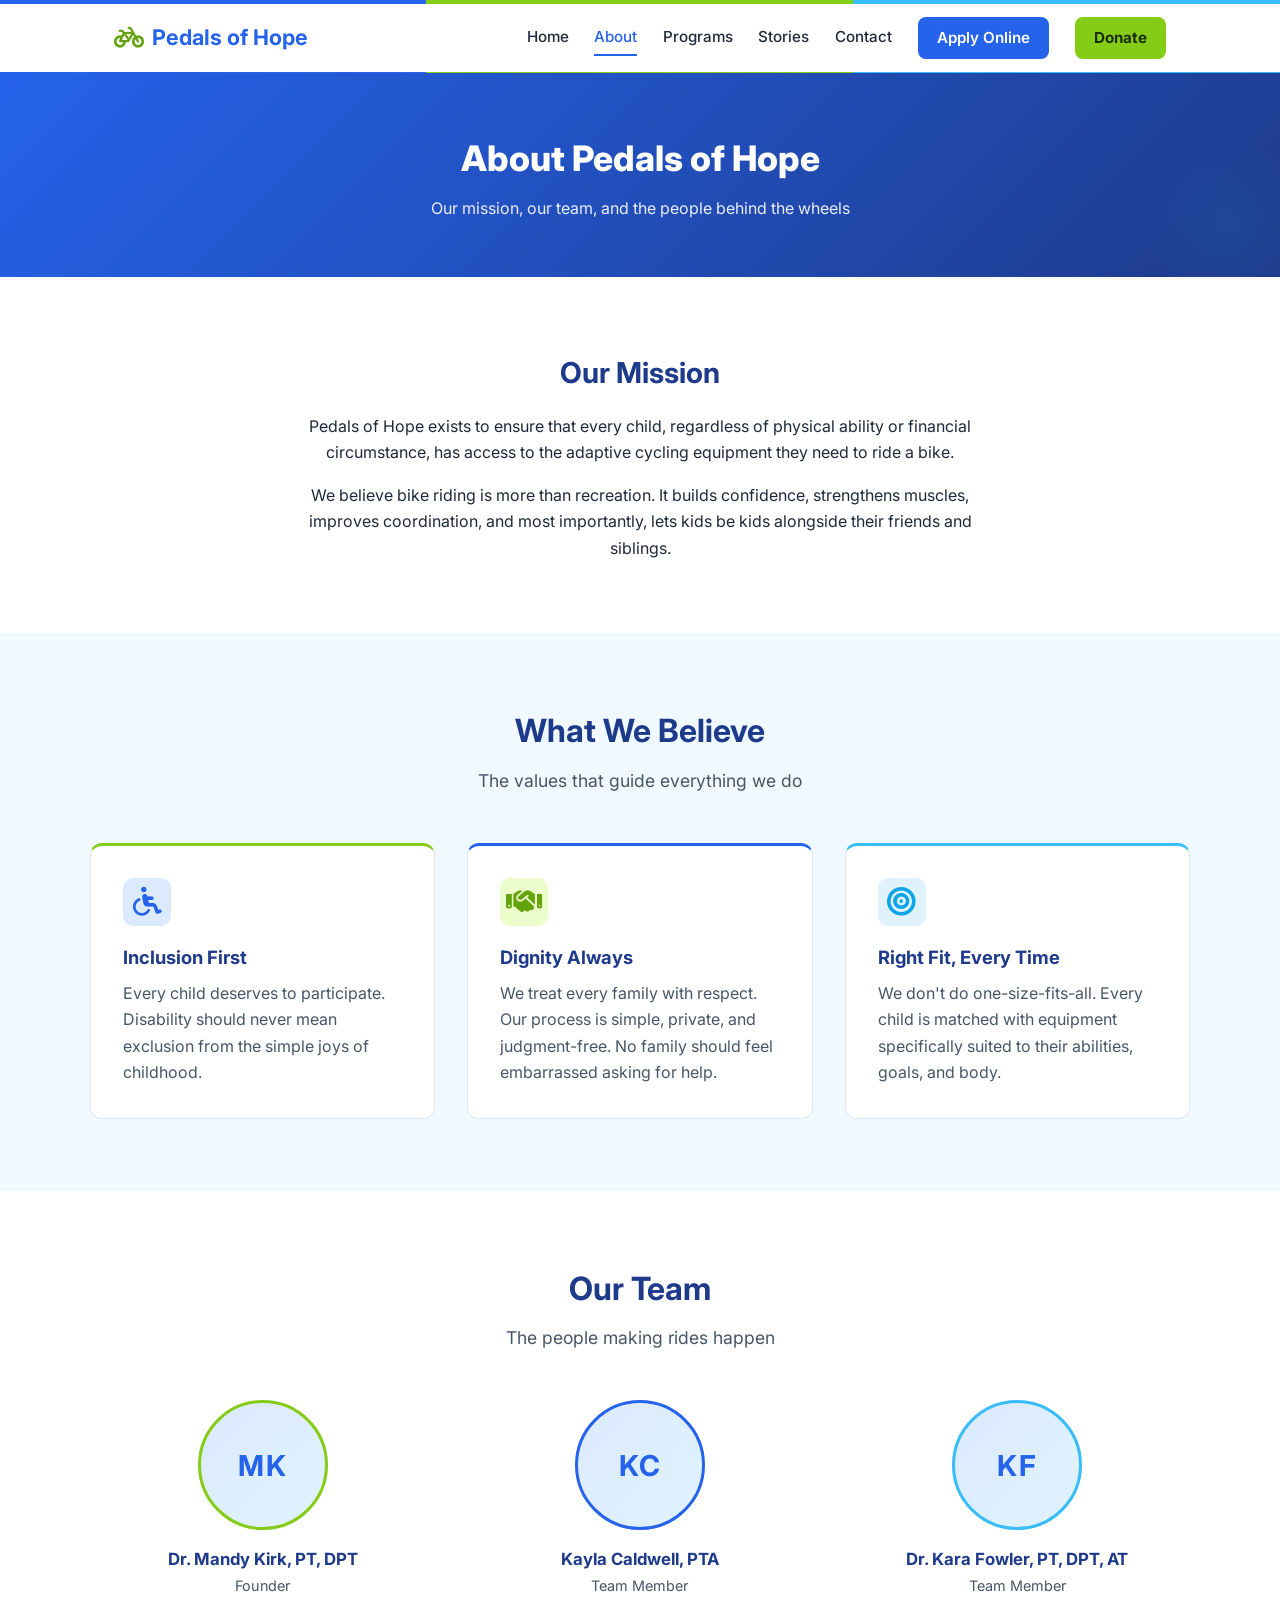
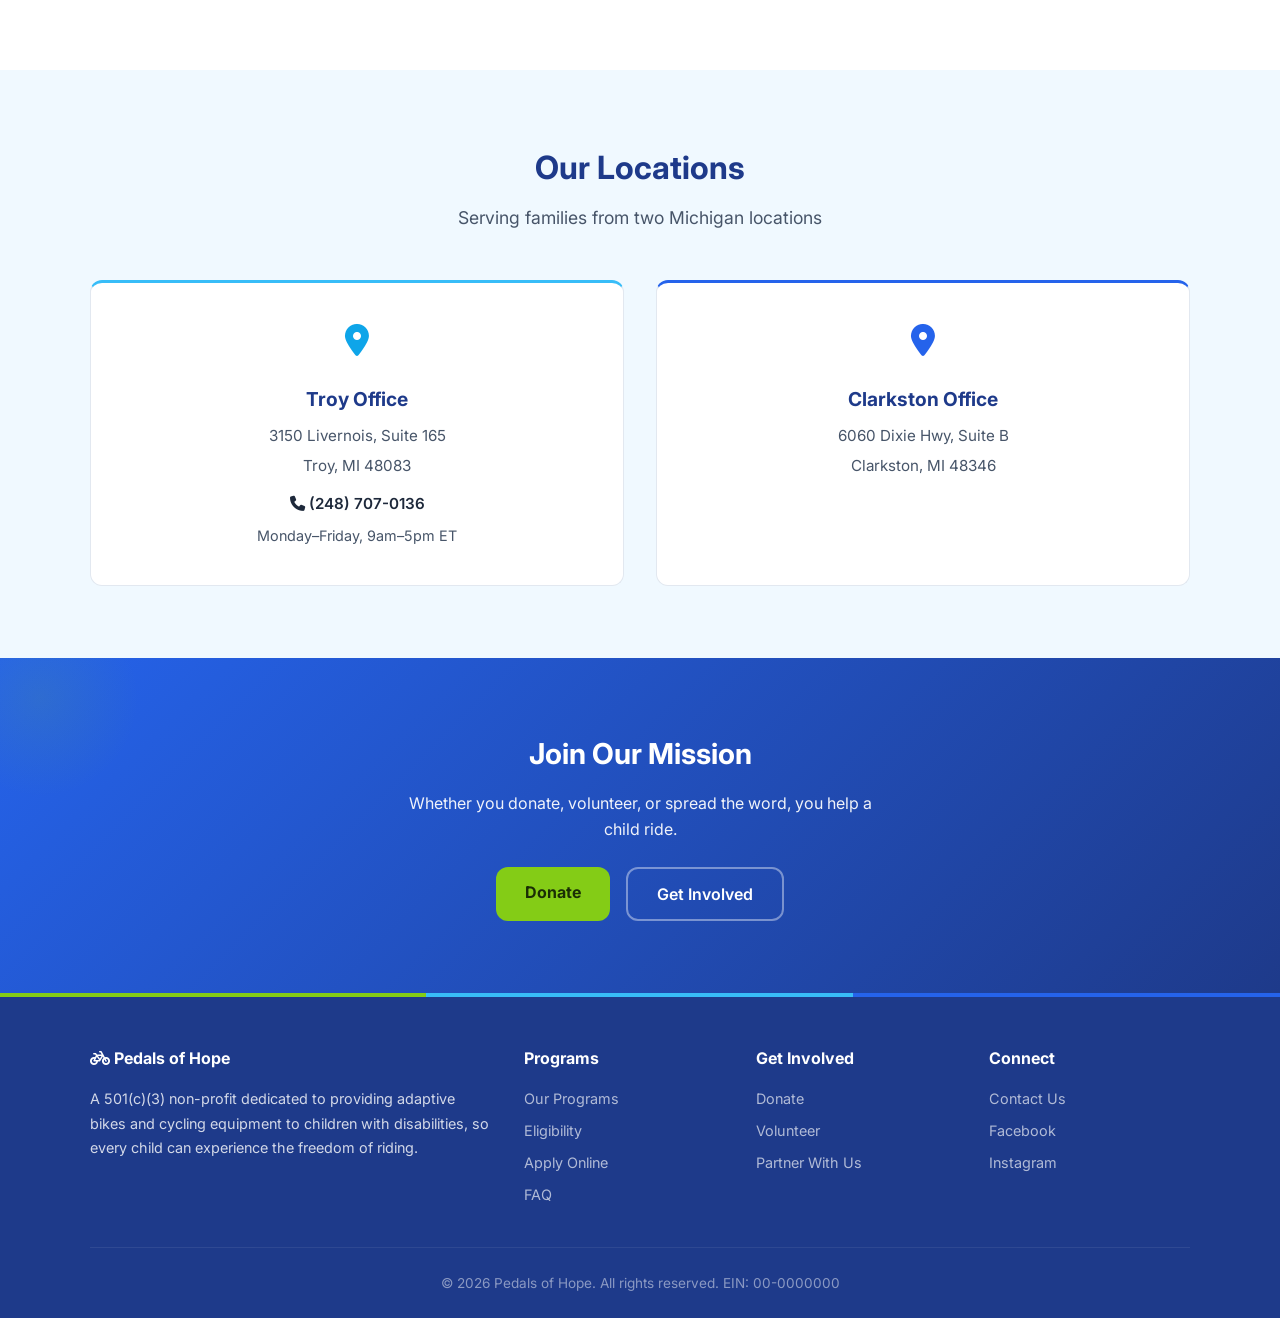
==== commit 34542732: "Update staff titles with credentials (Dr. Mandy Kirk PT DPT, Kayla Caldwell PTA, Dr. Kara Fowler PT " ====
--- a/about.html
+++ b/about.html
@@ -85,21 +85,21 @@
           <div class="img-placeholder">
             <span class="team-initials">MK</span>
           </div>
-          <h3>Mandy Kirk</h3>
+          <h3>Dr. Mandy Kirk, PT, DPT</h3>
           <p>Founder</p>
         </div>
         <div class="team-member">
           <div class="img-placeholder">
             <span class="team-initials">KC</span>
           </div>
-          <h3>Kayla Caldwell</h3>
+          <h3>Kayla Caldwell, PTA</h3>
           <p>Team Member</p>
         </div>
         <div class="team-member">
           <div class="img-placeholder">
             <span class="team-initials">KF</span>
           </div>
-          <h3>Kara Fowler</h3>
+          <h3>Dr. Kara Fowler, PT, DPT, AT</h3>
           <p>Team Member</p>
         </div>
       </div>
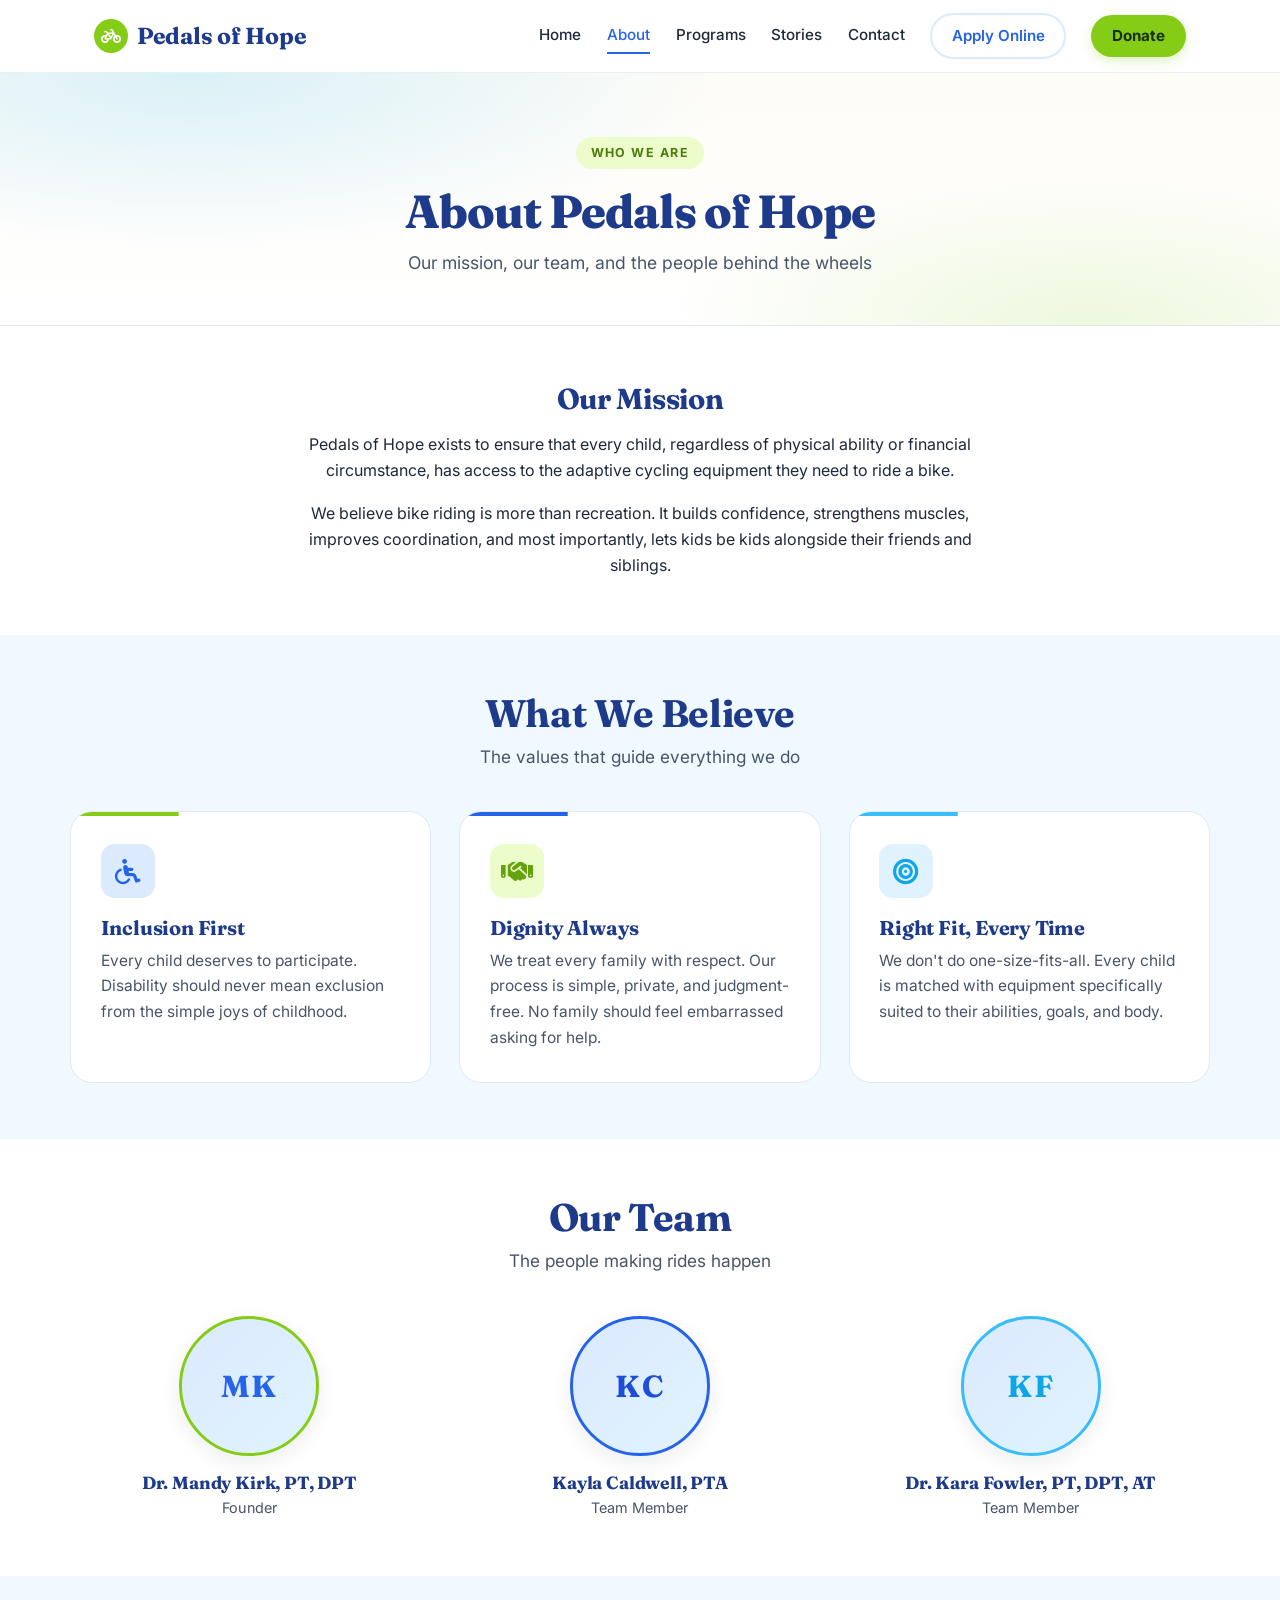
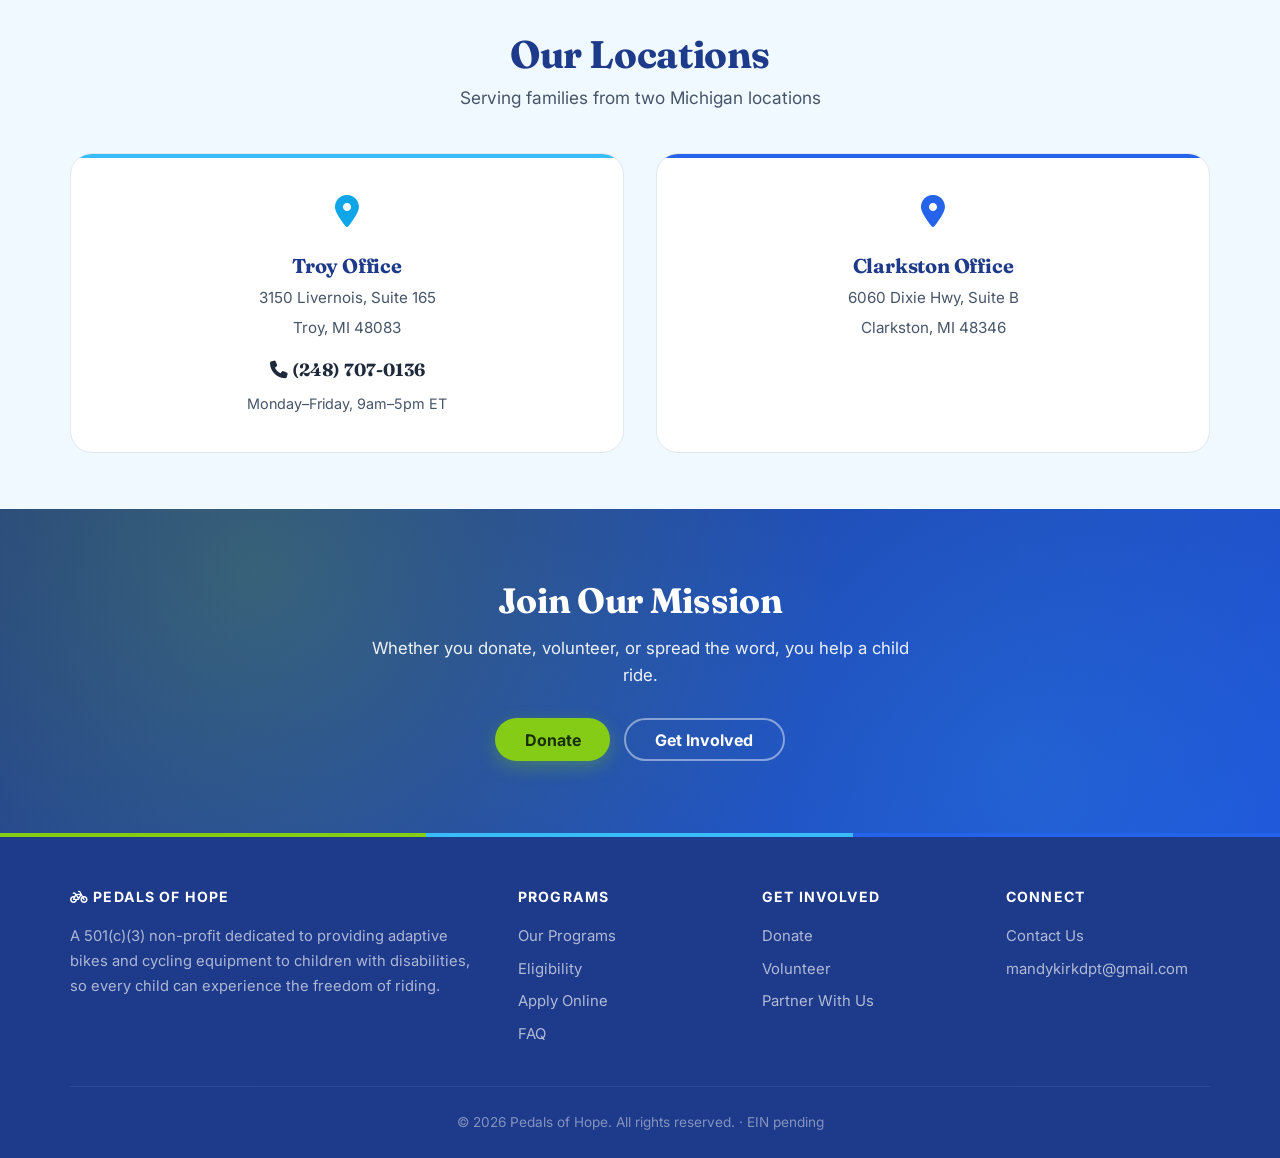
==== commit 676f50b4: "Visual refresh: illustrated hero, Fraunces display font, warmer palette, safety-net observers, fix C" ====
--- a/about.html
+++ b/about.html
@@ -7,7 +7,7 @@
   <link rel="icon" href="data:image/svg+xml,<svg xmlns=%22http://www.w3.org/2000/svg%22 viewBox=%220 0 100 100%22><text y=%22.9em%22 font-size=%2290%22>🚲</text></svg>">
   <link rel="preconnect" href="https://fonts.googleapis.com">
   <link rel="preconnect" href="https://fonts.gstatic.com" crossorigin>
-  <link href="https://fonts.googleapis.com/css2?family=Inter:wght@400;500;600;700;800&display=swap" rel="stylesheet">
+  <link href="https://fonts.googleapis.com/css2?family=Inter:wght@400;500;600;700;800&family=Fraunces:opsz,wght,SOFT@9..144,400..800,0..100&display=swap" rel="stylesheet">
   <link rel="stylesheet" href="css/style.css">
   <link rel="stylesheet" href="https://cdnjs.cloudflare.com/ajax/libs/font-awesome/6.5.1/css/all.min.css">
 </head>
@@ -29,7 +29,8 @@
     </nav>
   </header>
 
-  <section class="page-header">
+  <section class="page-header ph-about">
+    <div class="eyebrow">Who We Are</div>
     <h1>About Pedals of Hope</h1>
     <p>Our mission, our team, and the people behind the wheels</p>
   </section>
@@ -165,24 +166,34 @@
       <div>
         <h4>Connect</h4>
         <a href="contact.html">Contact Us</a>
-        <a href="#">Facebook</a>
-        <a href="#">Instagram</a>
+        <a href="mailto:mandykirkdpt@gmail.com">mandykirkdpt@gmail.com</a>
       </div>
     </div>
 <div class="footer-bottom">
-      &copy; 2026 Pedals of Hope. All rights reserved. EIN: 00-0000000
+      &copy; 2026 Pedals of Hope. All rights reserved. &middot; EIN pending
     </div>
   </footer>
 
   <script>
-    const observer = new IntersectionObserver((entries) => {
-      entries.forEach(entry => {
-        if (entry.isIntersecting) { entry.target.classList.add('visible'); observer.unobserve(entry.target); }
+    (function(){
+      const targets = document.querySelectorAll('.section, .stats-bar, .cta-banner, .card, .testimonial, .tier, .step, .team-member, .location-card, .trust-strip');
+      if (!('IntersectionObserver' in window)) {
+        targets.forEach(el => el.classList.add('animate-on-scroll', 'visible'));
+        return;
+      }
+      const observer = new IntersectionObserver((entries) => {
+        entries.forEach(entry => {
+          if (entry.isIntersecting) { entry.target.classList.add('visible'); observer.unobserve(entry.target); }
+        });
+      }, { threshold: 0.1, rootMargin: '0px 0px -60px 0px' });
+      targets.forEach(el => {
+        el.classList.add('animate-on-scroll');
+        observer.observe(el);
       });
-    }, { threshold: 0.1 });
-    document.querySelectorAll('.section, .stats-bar, .cta-banner, .card, .testimonial, .tier, .step, .team-member, .location-card').forEach(el => {
-      el.classList.add('animate-on-scroll'); observer.observe(el);
-    });
+      setTimeout(() => {
+        document.querySelectorAll('.animate-on-scroll:not(.visible)').forEach(el => el.classList.add('visible'));
+      }, 2000);
+    })();
   </script>
 </body>
 </html>
--- a/css/style.css
+++ b/css/style.css
@@ -1,9 +1,11 @@
 /* ===== Variables & Reset ===== */
 :root {
+  /* Softer, warmer palette — same 3 colors, better tuned */
   --royal: #2563EB;
   --royal-dark: #1D4ED8;
   --royal-deep: #1e3a8a;
   --royal-light: #DBEAFE;
+  --royal-tint: #EFF6FF;
   --primary: var(--royal);
   --primary-dark: var(--royal-deep);
   --primary-light: var(--royal-light);
@@ -11,20 +13,29 @@
   --lime-dark: #65A30D;
   --lime-deep: #4d7c0f;
   --lime-light: #ECFCCB;
+  --lime-tint: #F7FEE7;
   --lime-text: #1a2e05;
   --sky: #38BDF8;
   --sky-dark: #0EA5E9;
   --sky-light: #E0F2FE;
+  --sky-tint: #F0F9FF;
+  /* Warm cream for section variation — softens the whole vibe */
+  --cream: #FEFCF7;
+  --cream-alt: #FBF7EC;
   --text: #1e293b;
   --text-light: #475569;
+  --text-lighter: #64748b;
   --bg: #ffffff;
-  --bg-alt: #F0F9FF;
+  --bg-alt: var(--sky-tint);
   --border: #e2e8f0;
-  --radius: 12px;
-  --shadow: 0 1px 3px rgba(0,0,0,0.06), 0 1px 2px rgba(0,0,0,0.04);
-  --shadow-md: 0 4px 12px rgba(0,0,0,0.08);
-  --shadow-lg: 0 12px 30px rgba(0,0,0,0.1);
-  --max-width: 1100px;
+  --radius: 14px;
+  --radius-lg: 22px;
+  --shadow: 0 1px 3px rgba(15,23,42,0.06), 0 1px 2px rgba(15,23,42,0.04);
+  --shadow-md: 0 6px 20px rgba(15,23,42,0.08);
+  --shadow-lg: 0 20px 40px rgba(15,23,42,0.10);
+  --shadow-color-royal: 0 12px 30px rgba(37,99,235,0.18);
+  --shadow-color-lime: 0 12px 30px rgba(132,204,22,0.22);
+  --max-width: 1140px;
   --transition: 0.25s ease;
 }
 
@@ -42,19 +53,26 @@
   -webkit-font-smoothing: antialiased;
 }
 
+/* Warm display font for headlines */
+h1, h2, h3, .display {
+  font-family: 'Fraunces', 'Inter', Georgia, serif;
+  font-weight: 700;
+  letter-spacing: -0.01em;
+  line-height: 1.15;
+}
+h1 { font-weight: 800; letter-spacing: -0.02em; }
+
 a { color: var(--royal); text-decoration: none; transition: color var(--transition); }
 a:hover { color: var(--lime-dark); }
 img { max-width: 100%; height: auto; display: block; }
 ul { list-style: none; }
 
-/* ===== Tri-Color Accent Bar ===== */
+/* ===== Header ===== */
 .site-header {
-  border-top: 4px solid;
-  border-image: linear-gradient(90deg, var(--royal) 33.3%, var(--lime) 33.3% 66.6%, var(--sky) 66.6%) 1;
-  background: rgba(255,255,255,0.92);
+  background: rgba(255,255,255,0.94);
   backdrop-filter: blur(16px);
   -webkit-backdrop-filter: blur(16px);
-  border-bottom: 1px solid rgba(226,232,240,0.5);
+  border-bottom: 1px solid rgba(226,232,240,0.7);
   position: sticky;
   top: 0;
   z-index: 100;
@@ -67,18 +85,32 @@
   display: flex;
   align-items: center;
   justify-content: space-between;
-  height: 68px;
+  height: 72px;
 }
 
 .logo {
-  font-size: 1.35rem;
-  font-weight: 700;
-  color: var(--royal);
-  display: flex;
-  align-items: center;
-  gap: 0.5rem;
-}
-.logo span { font-size: 1.5rem; color: var(--lime-dark); }
+  font-family: 'Fraunces', Georgia, serif;
+  font-size: 1.45rem;
+  font-weight: 700;
+  color: var(--royal-deep);
+  display: flex;
+  align-items: center;
+  gap: 0.55rem;
+  letter-spacing: -0.01em;
+}
+.logo span {
+  display: inline-flex;
+  width: 34px;
+  height: 34px;
+  align-items: center;
+  justify-content: center;
+  background: var(--lime);
+  color: #fff;
+  border-radius: 50%;
+  font-size: 1rem;
+  transition: transform 0.6s ease;
+}
+.logo:hover span { transform: rotate(360deg); }
 
 .nav-links {
   display: flex;
@@ -104,33 +136,34 @@
 .nav-links .btn-nav {
   background: var(--lime);
   color: var(--lime-text);
-  padding: 0.5rem 1.2rem;
-  border-radius: 8px;
+  padding: 0.55rem 1.3rem;
+  border-radius: 999px;
   border-bottom: none;
   font-weight: 700;
   transition: all var(--transition);
+  box-shadow: 0 4px 12px rgba(132,204,22,0.25);
 }
 .nav-links .btn-nav:hover {
   background: var(--lime-dark);
   color: #fff;
   transform: translateY(-1px);
-  box-shadow: 0 4px 12px rgba(132,204,22,0.3);
+  box-shadow: 0 8px 20px rgba(132,204,22,0.4);
 }
 
 .nav-links .btn-nav-secondary {
-  background: var(--royal);
-  color: #fff;
-  padding: 0.5rem 1.2rem;
-  border-radius: 8px;
-  border-bottom: none;
+  background: transparent;
+  color: var(--royal);
+  padding: 0.55rem 1.2rem;
+  border: 2px solid var(--royal-light);
+  border-radius: 999px;
   font-weight: 600;
   transition: all var(--transition);
 }
 .nav-links .btn-nav-secondary:hover {
-  background: var(--royal-dark);
-  color: #fff;
+  background: var(--royal);
+  color: #fff;
+  border-color: var(--royal);
   transform: translateY(-1px);
-  box-shadow: 0 4px 12px rgba(37,99,235,0.3);
 }
 
 .nav-toggle {
@@ -144,134 +177,170 @@
 
 /* ===== Hero ===== */
 .hero {
-  background: linear-gradient(135deg, var(--royal) 0%, var(--royal-deep) 100%);
-  background-size: 200% 200%;
-  animation: heroShift 12s ease infinite;
-  color: #fff;
-  padding: 6rem 1.5rem 5.5rem;
-  text-align: center;
   position: relative;
+  padding: 5rem 1.5rem 5rem;
   overflow: hidden;
-}
-
-/* Decorative circles — all 3 colors subtly present */
-.hero::before {
-  content: '';
-  position: absolute;
-  top: -100px;
-  right: -60px;
-  width: 350px;
-  height: 350px;
-  border-radius: 50%;
-  background: radial-gradient(circle, rgba(132,204,22,0.12) 0%, transparent 70%);
-  pointer-events: none;
-}
-.hero::after {
-  content: '';
-  position: absolute;
-  bottom: -80px;
-  left: -40px;
-  width: 280px;
-  height: 280px;
-  border-radius: 50%;
-  background: radial-gradient(circle, rgba(56,189,248,0.1) 0%, transparent 70%);
-  pointer-events: none;
-}
-
-@keyframes heroShift {
-  0%, 100% { background-position: 0% 50%; }
-  50% { background-position: 100% 50%; }
-}
-
-.hero h1 {
-  font-size: 2.8rem;
-  font-weight: 800;
-  margin-bottom: 1rem;
-  line-height: 1.15;
+  background:
+    radial-gradient(1200px 500px at 85% -10%, rgba(56,189,248,0.22), transparent 60%),
+    radial-gradient(1000px 400px at 10% 110%, rgba(132,204,22,0.18), transparent 60%),
+    linear-gradient(180deg, var(--cream) 0%, #fff 100%);
+  color: var(--text);
+  text-align: left;
+}
+
+.hero-inner {
+  max-width: var(--max-width);
+  margin: 0 auto;
+  display: grid;
+  grid-template-columns: 1.1fr 1fr;
+  gap: 3rem;
+  align-items: center;
   position: relative;
   z-index: 1;
 }
 
-.hero p {
-  font-size: 1.2rem;
-  max-width: 600px;
-  margin: 0 auto 2rem;
-  opacity: 0.93;
+.hero-copy .eyebrow {
+  display: inline-flex;
+  align-items: center;
+  gap: 0.4rem;
+  font-family: 'Inter', sans-serif;
+  font-size: 0.8rem;
+  font-weight: 700;
+  letter-spacing: 0.1em;
+  text-transform: uppercase;
+  color: var(--lime-deep);
+  background: var(--lime-light);
+  padding: 0.4rem 0.9rem;
+  border-radius: 999px;
+  margin-bottom: 1.25rem;
+}
+.hero-copy .eyebrow i { font-size: 0.75rem; }
+
+.hero-copy h1 {
+  font-size: clamp(2.2rem, 5vw, 3.6rem);
+  color: var(--royal-deep);
+  margin-bottom: 1.1rem;
+}
+.hero-copy h1 .accent {
+  color: var(--lime-dark);
+  font-style: italic;
+  font-weight: 400;
+}
+
+.hero-copy .lead {
+  font-size: 1.15rem;
+  color: var(--text-light);
+  max-width: 500px;
+  margin-bottom: 1.75rem;
+  line-height: 1.6;
+}
+
+.hero-buttons {
+  display: flex;
+  gap: 0.85rem;
+  flex-wrap: wrap;
+}
+
+/* Hero illustration column */
+.hero-illustration {
   position: relative;
-  z-index: 1;
-}
-
-.hero-buttons {
-  display: flex;
-  gap: 1rem;
-  justify-content: center;
-  flex-wrap: wrap;
-  position: relative;
-  z-index: 1;
-}
+  aspect-ratio: 1 / 1;
+  max-width: 480px;
+  margin-left: auto;
+  width: 100%;
+}
+.hero-illustration svg {
+  width: 100%;
+  height: 100%;
+  display: block;
+  filter: drop-shadow(0 20px 40px rgba(30,58,138,0.15));
+}
+
+/* Legacy centered hero — used on some inner pages temporarily */
+.hero.center { text-align: center; padding: 4.5rem 1.5rem; }
+.hero.center .hero-inner { grid-template-columns: 1fr; text-align: center; }
+.hero.center .hero-buttons { justify-content: center; }
+.hero.center .hero-copy .lead { margin-left: auto; margin-right: auto; }
 
 /* ===== Buttons ===== */
 .btn {
-  display: inline-block;
-  padding: 0.75rem 1.8rem;
-  border-radius: var(--radius);
-  font-weight: 600;
+  display: inline-flex;
+  align-items: center;
+  gap: 0.5rem;
+  padding: 0.85rem 1.85rem;
+  border-radius: 999px;
+  font-weight: 700;
   font-size: 1rem;
   transition: all var(--transition);
   cursor: pointer;
   border: none;
+  line-height: 1;
+  white-space: nowrap;
 }
 
 .btn-primary {
   background: var(--lime);
   color: var(--lime-text);
-  font-weight: 700;
+  box-shadow: 0 6px 18px rgba(132,204,22,0.30);
 }
 .btn-primary:hover {
   background: var(--lime-dark);
   color: #fff;
   transform: translateY(-2px);
-  box-shadow: 0 6px 20px rgba(132,204,22,0.35);
+  box-shadow: 0 12px 28px rgba(132,204,22,0.42);
 }
 
 .btn-outline {
   background: transparent;
-  color: #fff;
-  border: 2px solid rgba(255,255,255,0.6);
+  color: var(--royal-deep);
+  border: 2px solid var(--royal-light);
+  padding-top: calc(0.85rem - 2px);
+  padding-bottom: calc(0.85rem - 2px);
 }
 .btn-outline:hover {
-  background: rgba(255,255,255,0.12);
-  border-color: #fff;
-  color: #fff;
+  background: var(--royal);
+  color: #fff;
+  border-color: var(--royal);
   transform: translateY(-2px);
 }
 
 .btn-secondary {
   background: var(--royal);
   color: #fff;
+  box-shadow: 0 6px 18px rgba(37,99,235,0.22);
 }
 .btn-secondary:hover {
   background: var(--royal-dark);
   color: #fff;
   transform: translateY(-2px);
-  box-shadow: 0 6px 20px rgba(37,99,235,0.3);
+  box-shadow: 0 12px 28px rgba(37,99,235,0.32);
 }
 
 .btn-sky {
   background: var(--sky);
   color: #0c4a6e;
-  font-weight: 700;
 }
 .btn-sky:hover {
   background: var(--sky-dark);
   color: #fff;
   transform: translateY(-2px);
-  box-shadow: 0 6px 20px rgba(56,189,248,0.35);
+  box-shadow: 0 8px 20px rgba(56,189,248,0.35);
+}
+
+/* On dark banner surfaces */
+.on-dark .btn-outline {
+  color: #fff;
+  border-color: rgba(255,255,255,0.5);
+}
+.on-dark .btn-outline:hover {
+  background: rgba(255,255,255,0.14);
+  border-color: #fff;
 }
 
 /* ===== Sections ===== */
-.section { padding: 4.5rem 1.5rem; }
-.section-alt { background: var(--bg-alt); }
+.section { padding: 3.5rem 1.5rem; }
+.section-alt { background: var(--sky-tint); }
+.section-cream { background: var(--cream); }
 
 .container {
   max-width: var(--max-width);
@@ -280,17 +349,27 @@
 
 .section-header {
   text-align: center;
-  margin-bottom: 3rem;
+  margin-bottom: 2.5rem;
+}
+.section-header .eyebrow {
+  display: inline-block;
+  font-family: 'Inter', sans-serif;
+  font-size: 0.78rem;
+  font-weight: 700;
+  letter-spacing: 0.12em;
+  text-transform: uppercase;
+  color: var(--royal);
+  margin-bottom: 0.6rem;
 }
 .section-header h2 {
-  font-size: 2rem;
+  font-size: clamp(1.8rem, 3vw, 2.4rem);
   color: var(--royal-deep);
   margin-bottom: 0.5rem;
 }
 .section-header p {
   color: var(--text-light);
-  font-size: 1.1rem;
-  max-width: 550px;
+  font-size: 1.08rem;
+  max-width: 580px;
   margin: 0 auto;
 }
 
@@ -305,41 +384,55 @@
 .card-grid {
   display: grid;
   grid-template-columns: repeat(auto-fit, minmax(280px, 1fr));
-  gap: 2rem;
+  gap: 1.75rem;
 }
 
 .card {
   background: var(--bg);
-  border-radius: var(--radius);
+  border-radius: var(--radius-lg);
   border: 1px solid var(--border);
-  border-top: 3px solid var(--lime);
-  padding: 2rem;
+  padding: 2rem 1.85rem;
   transition: all var(--transition);
-}
-
-/* Cycle card top-borders through all 3 colors */
-.card:nth-child(3n+1) { border-top-color: var(--lime); }
-.card:nth-child(3n+2) { border-top-color: var(--royal); }
-.card:nth-child(3n+3) { border-top-color: var(--sky); }
+  position: relative;
+  overflow: hidden;
+}
+
+.card::before {
+  content: '';
+  position: absolute;
+  top: 0;
+  left: 0;
+  right: 0;
+  height: 4px;
+  background: var(--lime);
+  transform: scaleX(0.3);
+  transform-origin: left;
+  transition: transform 0.4s ease;
+}
+.card:nth-child(3n+1)::before { background: var(--lime); }
+.card:nth-child(3n+2)::before { background: var(--royal); }
+.card:nth-child(3n+3)::before { background: var(--sky); }
 
 .card:hover {
   box-shadow: var(--shadow-lg);
-  transform: translateY(-4px);
-  border-top-width: 3px;
-}
+  transform: translateY(-6px);
+}
+.card:hover::before { transform: scaleX(1); }
 
 .card-icon {
-  font-size: 1.8rem;
-  margin-bottom: 1rem;
+  font-size: 1.6rem;
+  margin-bottom: 1.1rem;
   color: var(--lime-dark);
-  width: 48px;
-  height: 48px;
+  width: 54px;
+  height: 54px;
   display: flex;
   align-items: center;
   justify-content: center;
   background: var(--lime-light);
-  border-radius: 10px;
-}
+  border-radius: 14px;
+  transition: transform var(--transition);
+}
+.card:hover .card-icon { transform: scale(1.08) rotate(-4deg); }
 .card-icon.blue {
   color: var(--royal);
   background: var(--royal-light);
@@ -350,43 +443,46 @@
 }
 
 .card h3 {
-  font-size: 1.15rem;
-  margin-bottom: 0.5rem;
+  font-size: 1.25rem;
+  margin-bottom: 0.55rem;
   color: var(--royal-deep);
 }
-.card p { color: var(--text-light); }
+.card p { color: var(--text-light); font-size: 0.97rem; }
 
 /* ===== Testimonials ===== */
 .testimonial {
-  background: var(--bg-alt);
-  border-radius: var(--radius);
-  padding: 2rem;
-  border-left: 4px solid var(--lime);
+  background: #fff;
+  border-radius: var(--radius-lg);
+  padding: 2.25rem 2rem 2rem;
+  border: 1px solid var(--border);
+  box-shadow: var(--shadow);
   position: relative;
 }
 .testimonial::before {
   content: '\201C';
   position: absolute;
-  top: 0.6rem;
-  left: 1.2rem;
-  font-size: 3rem;
+  top: -0.4rem;
+  left: 1.5rem;
+  font-size: 5rem;
   color: var(--lime);
-  opacity: 0.25;
+  opacity: 0.4;
   font-family: Georgia, serif;
   line-height: 1;
 }
 .testimonial blockquote {
-  font-style: italic;
-  font-size: 1.05rem;
+  font-family: 'Fraunces', Georgia, serif;
+  font-size: 1.25rem;
+  line-height: 1.5;
   margin-bottom: 1rem;
   color: var(--text);
-  padding-left: 1rem;
+  padding-left: 0.5rem;
 }
 .testimonial cite {
   font-style: normal;
   font-weight: 600;
   color: var(--royal-deep);
-  padding-left: 1rem;
+  padding-left: 0.5rem;
+  font-size: 0.95rem;
 }
 
 /* ===== Steps ===== */
@@ -402,20 +498,21 @@
 .step-number {
   counter-increment: step;
   flex-shrink: 0;
-  width: 50px;
-  height: 50px;
+  width: 52px;
+  height: 52px;
   background: var(--lime);
   color: var(--lime-text);
   border-radius: 50%;
   display: flex;
   align-items: center;
   justify-content: center;
-  font-size: 1.3rem;
+  font-family: 'Fraunces', Georgia, serif;
+  font-size: 1.4rem;
   font-weight: 800;
 }
 
 .step-content h3 {
-  font-size: 1.1rem;
+  font-size: 1.15rem;
   color: var(--royal-deep);
   margin-bottom: 0.3rem;
 }
@@ -445,7 +542,8 @@
   justify-content: center;
 }
 .team-initials {
-  font-size: 1.8rem;
+  font-family: 'Fraunces', Georgia, serif;
+  font-size: 1.9rem;
   font-weight: 700;
   color: var(--royal);
   letter-spacing: 0.05em;
@@ -454,17 +552,22 @@
 /* ===== Team Grid ===== */
 .team-grid {
   display: grid;
-  grid-template-columns: repeat(auto-fit, minmax(200px, 1fr));
-  gap: 2rem;
+  grid-template-columns: repeat(auto-fit, minmax(210px, 1fr));
+  gap: 2.5rem 2rem;
   text-align: center;
 }
 .team-member .img-placeholder {
-  width: 130px;
-  height: 130px;
+  width: 140px;
+  height: 140px;
   border-radius: 50%;
-  margin: 0 auto 1rem;
+  margin: 0 auto 1.1rem;
   min-height: auto;
   border: 3px solid var(--lime);
+  box-shadow: var(--shadow-md);
+  transition: transform var(--transition);
+}
+.team-member:hover .img-placeholder {
+  transform: translateY(-4px) scale(1.03);
 }
 .team-member div.img-placeholder {
   display: flex;
@@ -472,10 +575,12 @@
   justify-content: center;
 }
 .team-member:nth-child(2) .img-placeholder { border-color: var(--royal); }
+.team-member:nth-child(2) .team-initials { color: var(--royal-dark); }
 .team-member:nth-child(3) .img-placeholder { border-color: var(--sky); }
+.team-member:nth-child(3) .team-initials { color: var(--sky-dark); }
 .team-member:nth-child(4) .img-placeholder { border-color: var(--lime); }
 
-.team-member h3 { font-size: 1.05rem; color: var(--royal-deep); }
+.team-member h3 { font-size: 1.1rem; color: var(--royal-deep); margin-bottom: 0.15rem; }
 .team-member p { color: var(--text-light); font-size: 0.9rem; }
 
 /* ===== Locations ===== */
@@ -487,19 +592,27 @@
 .location-card {
   background: var(--bg);
   border: 1px solid var(--border);
-  border-top: 3px solid var(--sky);
-  border-radius: var(--radius);
+  border-radius: var(--radius-lg);
   padding: 2rem;
   text-align: center;
   transition: all var(--transition);
-}
-.location-card:nth-child(2) { border-top-color: var(--royal); }
+  position: relative;
+  overflow: hidden;
+}
+.location-card::before {
+  content: '';
+  position: absolute;
+  top: 0; left: 0; right: 0;
+  height: 4px;
+  background: var(--sky);
+}
+.location-card:nth-child(2)::before { background: var(--royal); }
 .location-card:hover {
   box-shadow: var(--shadow-lg);
-  transform: translateY(-3px);
+  transform: translateY(-4px);
 }
 .location-card h3 {
-  font-size: 1.2rem;
+  font-size: 1.25rem;
   color: var(--royal-deep);
   margin-bottom: 0.5rem;
 }
@@ -515,9 +628,11 @@
   margin-bottom: 0.3rem;
 }
 .location-card .location-phone {
-  font-weight: 600;
+  font-weight: 700;
   color: var(--text);
-  margin-top: 0.8rem;
+  margin-top: 0.9rem;
+  font-family: 'Fraunces', Georgia, serif;
+  font-size: 1.1rem;
 }
 
 /* ===== Forms ===== */
@@ -532,33 +647,33 @@
 .form-group textarea,
 .form-group select {
   width: 100%;
-  padding: 0.7rem 1rem;
+  padding: 0.75rem 1rem;
   border: 1px solid var(--border);
   border-radius: var(--radius);
   font-size: 1rem;
   font-family: inherit;
   transition: border-color var(--transition), box-shadow var(--transition);
+  background: #fff;
 }
 .form-group input:focus,
 .form-group textarea:focus,
 .form-group select:focus {
   outline: none;
   border-color: var(--royal);
-  box-shadow: 0 0 0 3px rgba(37,99,235,0.12);
+  box-shadow: 0 0 0 4px rgba(37,99,235,0.12);
 }
 .form-group textarea { resize: vertical; min-height: 120px; }
 
 .form-card {
-  max-width: 600px;
+  max-width: 620px;
   margin: 0 auto;
   background: var(--bg);
   padding: 2.5rem;
-  border-radius: var(--radius);
+  border-radius: var(--radius-lg);
   box-shadow: var(--shadow-lg);
-  border-top: 4px solid;
-  border-image: linear-gradient(90deg, var(--royal) 33.3%, var(--lime) 33.3% 66.6%, var(--sky) 66.6%) 1;
-}
-.form-card.wide { max-width: 800px; }
+  border-top: 5px solid var(--lime);
+}
+.form-card.wide { max-width: 820px; }
 
 .form-row {
   display: grid;
@@ -566,15 +681,16 @@
   gap: 1rem;
 }
 .form-section-title {
-  font-size: 1.15rem;
+  font-family: 'Fraunces', Georgia, serif;
+  font-size: 1.2rem;
   font-weight: 700;
   color: var(--royal-deep);
-  margin: 1.5rem 0 1rem;
+  margin: 1.75rem 0 1rem;
   padding-bottom: 0.5rem;
   border-bottom: 2px solid var(--royal-light);
   display: flex;
   align-items: center;
-  gap: 0.5rem;
+  gap: 0.6rem;
 }
 .form-section-title i { color: var(--royal); }
 .form-section-title:first-of-type { margin-top: 0; }
@@ -597,7 +713,8 @@
 .stats-bar {
   background: var(--bg);
   color: var(--text);
-  padding: 3rem 1.5rem;
+  padding: 3.5rem 1.5rem;
+  border-top: 1px solid var(--border);
   border-bottom: 1px solid var(--border);
 }
 .stats-grid {
@@ -609,20 +726,23 @@
   text-align: center;
 }
 .stat-number {
-  font-size: 2.5rem;
+  font-family: 'Fraunces', Georgia, serif;
+  font-size: 3rem;
   font-weight: 800;
-  color: var(--sky-dark);
+  line-height: 1;
+  color: var(--royal);
 }
 .stat-label {
   font-size: 0.9rem;
-  opacity: 0.85;
-  margin-top: 0.3rem;
-}
-
-.stat-number:nth-child(1) { color: var(--royal); }
+  color: var(--text-light);
+  margin-top: 0.5rem;
+  font-weight: 500;
+}
+
+.stats-grid > div:nth-child(1) .stat-number { color: var(--royal); }
 .stats-grid > div:nth-child(2) .stat-number { color: var(--lime-dark); }
 .stats-grid > div:nth-child(3) .stat-number { color: var(--sky-dark); }
-.stats-grid > div:nth-child(4) .stat-number { color: var(--royal); }
+.stats-grid > div:nth-child(4) .stat-number { color: var(--royal-deep); }
 
 /* ===== FAQ ===== */
 .faq-item {
@@ -643,68 +763,75 @@
 .tier-grid {
   display: grid;
   grid-template-columns: repeat(auto-fit, minmax(240px, 1fr));
-  gap: 2rem;
+  gap: 1.75rem;
 }
 .tier {
   background: var(--bg);
   border: 2px solid var(--border);
-  border-radius: var(--radius);
-  padding: 2rem;
+  border-radius: var(--radius-lg);
+  padding: 2rem 1.75rem;
   text-align: center;
   transition: all var(--transition);
 }
 .tier:hover {
   border-color: var(--lime);
   box-shadow: var(--shadow-lg);
-  transform: translateY(-3px);
+  transform: translateY(-4px);
 }
 .tier.featured {
   border-color: var(--lime);
   position: relative;
+  background: linear-gradient(180deg, var(--lime-tint) 0%, #fff 60%);
 }
 .tier.featured::before {
   content: 'Most Popular';
   position: absolute;
-  top: -12px;
+  top: -14px;
   left: 50%;
   transform: translateX(-50%);
   background: var(--lime);
   color: var(--lime-text);
   font-weight: 700;
-  padding: 0.2rem 1rem;
-  border-radius: 20px;
-  font-size: 0.8rem;
+  padding: 0.3rem 1.1rem;
+  border-radius: 999px;
+  font-size: 0.78rem;
+  box-shadow: 0 4px 12px rgba(132,204,22,0.35);
 }
 .tier-amount {
-  font-size: 2.2rem;
+  font-family: 'Fraunces', Georgia, serif;
+  font-size: 2.75rem;
   font-weight: 800;
-  color: var(--royal);
-  margin: 0.5rem 0;
-}
-.tier h3 { margin-bottom: 0.5rem; }
+  color: var(--lime-deep);
+  margin: 0.5rem 0 0.75rem;
+  line-height: 1;
+  letter-spacing: -0.02em;
+}
+.tier.featured .tier-amount { color: var(--lime-deep); }
+.tier h3 { margin-bottom: 0.5rem; font-size: 1.15rem; }
 .tier p { color: var(--text-light); margin-bottom: 1.5rem; font-size: 0.95rem; }
 
 /* ===== Impact List ===== */
-.impact-list { max-width: 700px; margin: 0 auto; }
+.impact-list { max-width: 720px; margin: 0 auto; }
 .impact-item {
   display: flex;
   align-items: center;
-  gap: 1.5rem;
-  padding: 1rem 0;
+  gap: 1.75rem;
+  padding: 1.1rem 0;
   border-bottom: 1px solid var(--border);
 }
 .impact-item:last-child { border-bottom: none; }
 .impact-amount {
-  font-size: 1.4rem;
+  font-family: 'Fraunces', Georgia, serif;
+  font-size: 1.55rem;
   font-weight: 800;
   color: var(--lime-dark);
-  min-width: 80px;
+  min-width: 90px;
   text-align: right;
 }
 .impact-desc { color: var(--text); font-size: 1rem; }
 
 /* ===== Events ===== */
-.events-list { max-width: 700px; margin: 0 auto; }
+.events-list { max-width: 720px; margin: 0 auto; }
 .event-item {
   display: flex;
   gap: 1.5rem;
@@ -715,7 +842,7 @@
 .event-item:last-child { border-bottom: none; }
 .event-date {
   flex-shrink: 0;
-  width: 70px;
+  width: 74px;
   text-align: center;
   background: var(--sky);
   color: #0c4a6e;
@@ -724,100 +851,139 @@
 }
 .event-month {
   display: block;
-  font-size: 0.75rem;
+  font-size: 0.72rem;
   text-transform: uppercase;
-  letter-spacing: 0.1em;
-  opacity: 0.8;
+  letter-spacing: 0.12em;
+  font-weight: 700;
 }
 .event-day {
   display: block;
-  font-size: 1.8rem;
+  font-family: 'Fraunces', Georgia, serif;
+  font-size: 2rem;
   font-weight: 800;
   line-height: 1;
 }
-.event-details h3 { font-size: 1.1rem; color: var(--royal-deep); margin-bottom: 0.3rem; }
+.event-details h3 { font-size: 1.15rem; color: var(--royal-deep); margin-bottom: 0.3rem; }
 .event-details p { color: var(--text-light); font-size: 0.95rem; margin-bottom: 0.5rem; }
 .event-location { font-size: 0.85rem; color: var(--text-light); }
 .event-location i { margin-right: 0.3rem; }
 
-/* ===== CTA Banner (Blue default) ===== */
+/* ===== CTA Banner ===== */
 .cta-banner {
-  background: linear-gradient(135deg, var(--royal) 0%, var(--royal-deep) 100%);
+  background:
+    radial-gradient(circle at 20% 20%, rgba(132,204,22,0.25), transparent 55%),
+    radial-gradient(circle at 80% 80%, rgba(56,189,248,0.20), transparent 55%),
+    linear-gradient(135deg, var(--royal-deep) 0%, var(--royal-dark) 100%);
   color: #fff;
   padding: 4.5rem 1.5rem;
   text-align: center;
   position: relative;
   overflow: hidden;
 }
-.cta-banner::before {
-  content: '';
-  position: absolute;
-  top: -60px;
-  left: -60px;
-  width: 200px;
-  height: 200px;
-  border-radius: 50%;
-  background: radial-gradient(circle, rgba(132,204,22,0.1) 0%, transparent 70%);
-  pointer-events: none;
-}
-.cta-banner h2 { font-size: 1.8rem; margin-bottom: 0.8rem; position: relative; z-index: 1; }
-.cta-banner p { max-width: 500px; margin: 0 auto 1.5rem; opacity: 0.93; position: relative; z-index: 1; }
-.cta-banner .hero-buttons { position: relative; z-index: 1; }
-.cta-banner .btn-outline { border-color: rgba(255,255,255,0.4); }
-.cta-banner .btn-outline:hover { background: rgba(255,255,255,0.1); border-color: #fff; }
-
-/* CTA Banner — Lime Green variant */
+.cta-banner h2 {
+  font-size: clamp(1.6rem, 3vw, 2.2rem);
+  margin-bottom: 0.8rem;
+  color: #fff;
+}
+.cta-banner p { max-width: 560px; margin: 0 auto 1.75rem; opacity: 0.92; font-size: 1.05rem; }
+.cta-banner .hero-buttons { justify-content: center; }
+.cta-banner .btn-outline {
+  color: #fff;
+  border-color: rgba(255,255,255,0.45);
+  background: transparent;
+}
+.cta-banner .btn-outline:hover {
+  background: rgba(255,255,255,0.14);
+  border-color: #fff;
+}
+
+/* CTA Banner — Lime Green variant (fixed contrast) */
 .cta-banner.cta-green {
-  background: linear-gradient(135deg, var(--lime-dark) 0%, var(--lime-deep) 100%);
-}
-.cta-banner.cta-green::before {
-  background: radial-gradient(circle, rgba(37,99,235,0.1) 0%, transparent 70%);
+  background:
+    radial-gradient(circle at 15% 15%, rgba(255,255,255,0.15), transparent 50%),
+    linear-gradient(135deg, var(--lime-deep) 0%, #365314 100%);
 }
 .cta-banner.cta-green .btn-primary {
   background: #fff;
   color: var(--lime-deep);
+  box-shadow: 0 6px 18px rgba(0,0,0,0.15);
 }
 .cta-banner.cta-green .btn-primary:hover {
-  background: var(--royal-light);
-  color: var(--royal);
-  box-shadow: 0 6px 20px rgba(255,255,255,0.3);
+  background: var(--lime-light);
+  color: var(--lime-deep);
+  box-shadow: 0 10px 24px rgba(255,255,255,0.25);
 }
 
 /* ===== Page Header (inner pages) ===== */
 .page-header {
-  background: linear-gradient(135deg, var(--royal) 0%, var(--royal-deep) 100%);
-  color: #fff;
-  padding: 3.5rem 1.5rem;
+  position: relative;
+  padding: 4rem 1.5rem 3rem;
   text-align: center;
+  overflow: hidden;
+  background:
+    radial-gradient(900px 300px at 15% 0%, rgba(56,189,248,0.18), transparent 60%),
+    radial-gradient(700px 250px at 85% 100%, rgba(132,204,22,0.14), transparent 60%),
+    linear-gradient(180deg, var(--cream) 0%, #fff 100%);
+  border-bottom: 1px solid var(--border);
+}
+.page-header .eyebrow {
+  display: inline-block;
+  font-size: 0.78rem;
+  font-weight: 700;
+  letter-spacing: 0.12em;
+  text-transform: uppercase;
+  color: var(--lime-deep);
+  background: var(--lime-light);
+  padding: 0.35rem 0.9rem;
+  border-radius: 999px;
+  margin-bottom: 1rem;
+}
+.page-header h1 {
+  font-size: clamp(2rem, 4vw, 2.9rem);
+  color: var(--royal-deep);
   position: relative;
-  overflow: hidden;
-}
-.page-header::after {
-  content: '';
-  position: absolute;
-  bottom: -40px;
-  right: -40px;
-  width: 180px;
-  height: 180px;
-  border-radius: 50%;
-  background: radial-gradient(circle, rgba(56,189,248,0.08) 0%, transparent 70%);
-  pointer-events: none;
-}
-.page-header h1 { font-size: 2.2rem; font-weight: 800; position: relative; z-index: 1; }
+  z-index: 1;
+}
 .page-header p {
-  margin-top: 0.5rem;
-  opacity: 0.9;
-  max-width: 500px;
+  margin-top: 0.6rem;
+  color: var(--text-light);
+  font-size: 1.1rem;
+  max-width: 580px;
   margin-left: auto;
   margin-right: auto;
   position: relative;
   z-index: 1;
 }
 
+/* Per-page hero variants (kill "every page looks identical") */
+.page-header.ph-programs {
+  background:
+    radial-gradient(900px 300px at 85% 0%, rgba(132,204,22,0.20), transparent 60%),
+    radial-gradient(600px 250px at 15% 100%, rgba(56,189,248,0.14), transparent 60%),
+    linear-gradient(180deg, var(--cream-alt) 0%, #fff 100%);
+}
+.page-header.ph-donate {
+  background:
+    radial-gradient(900px 300px at 50% 0%, rgba(132,204,22,0.22), transparent 60%),
+    linear-gradient(180deg, var(--lime-tint) 0%, #fff 100%);
+}
+.page-header.ph-contact {
+  background:
+    radial-gradient(900px 300px at 20% 20%, rgba(37,99,235,0.14), transparent 60%),
+    radial-gradient(600px 250px at 80% 100%, rgba(56,189,248,0.16), transparent 60%),
+    linear-gradient(180deg, var(--sky-tint) 0%, #fff 100%);
+}
+.page-header.ph-stories {
+  background:
+    radial-gradient(900px 300px at 80% 0%, rgba(56,189,248,0.20), transparent 60%),
+    radial-gradient(700px 250px at 15% 100%, rgba(132,204,22,0.14), transparent 60%),
+    linear-gradient(180deg, var(--sky-tint) 0%, #fff 100%);
+}
+
 /* ===== Footer ===== */
 .site-footer {
   background: var(--royal-deep);
-  color: rgba(255,255,255,0.8);
+  color: rgba(255,255,255,0.75);
   padding: 0 1.5rem 1.5rem;
   margin-top: auto;
   border-top: 4px solid;
@@ -828,18 +994,44 @@
   margin: 0 auto;
   display: grid;
   grid-template-columns: 2fr 1fr 1fr 1fr;
-  gap: 2rem;
+  gap: 2.5rem;
   padding-top: 3rem;
 }
-.footer-grid h4 { color: #fff; margin-bottom: 1rem; font-size: 1rem; }
+.footer-grid h4 {
+  font-family: 'Inter', sans-serif;
+  color: #fff;
+  margin-bottom: 1rem;
+  font-size: 0.88rem;
+  font-weight: 700;
+  letter-spacing: 0.08em;
+  text-transform: uppercase;
+}
 .footer-grid a {
   color: rgba(255,255,255,0.65);
   display: block;
   margin-bottom: 0.5rem;
+  font-size: 0.93rem;
+}
+.footer-grid a:hover { color: var(--lime); }
+.footer-about .footer-logo {
+  display: flex;
+  align-items: center;
+  gap: 0.5rem;
+  font-family: 'Fraunces', Georgia, serif;
+  color: #fff;
+  font-size: 1.25rem;
+  font-weight: 700;
+  margin-bottom: 0.75rem;
+}
+.footer-about .footer-logo .badge {
+  display: inline-flex;
+  width: 30px; height: 30px;
+  background: var(--lime); color: #fff;
+  border-radius: 50%;
+  align-items: center; justify-content: center;
   font-size: 0.9rem;
 }
-.footer-grid a:hover { color: var(--lime); }
-.footer-about p { font-size: 0.9rem; line-height: 1.7; }
+.footer-about p { font-size: 0.92rem; line-height: 1.7; opacity: 0.85; }
 
 .footer-bottom {
   max-width: var(--max-width);
@@ -851,36 +1043,7 @@
   opacity: 0.6;
 }
 
-.footer-newsletter {
-  max-width: var(--max-width);
-  margin: 0 auto 2rem;
-  padding: 2rem 0;
-  border-bottom: 1px solid rgba(255,255,255,0.12);
-  text-align: center;
-}
-.footer-newsletter h4 { color: #fff; margin-bottom: 0.5rem; }
-.footer-newsletter p { font-size: 0.9rem; margin-bottom: 1rem; opacity: 0.8; }
-.newsletter-form {
-  display: flex;
-  gap: 0.5rem;
-  justify-content: center;
-  max-width: 450px;
-  margin: 0 auto;
-  flex-wrap: wrap;
-}
-.newsletter-form input {
-  flex: 1;
-  min-width: 200px;
-  padding: 0.6rem 1rem;
-  border: none;
-  border-radius: var(--radius);
-  font-size: 0.95rem;
-}
-.newsletter-form .btn {
-  padding: 0.6rem 1.5rem;
-}
-
-/* ===== Icon Row (horizontal feature list) ===== */
+/* ===== Icon Row ===== */
 .icon-row {
   display: grid;
   grid-template-columns: repeat(auto-fit, minmax(220px, 1fr));
@@ -906,12 +1069,13 @@
 
 /* ===== Success Banner ===== */
 .success-banner {
-  background: #f0fdf4;
+  background: linear-gradient(135deg, var(--lime-tint) 0%, #fff 100%);
   border: 2px solid var(--lime);
-  border-radius: var(--radius);
-  padding: 2rem;
+  border-radius: var(--radius-lg);
+  padding: 2.5rem 2rem;
   text-align: center;
   margin-bottom: 2rem;
+  box-shadow: var(--shadow);
 }
 .success-banner i { font-size: 3rem; color: var(--lime-dark); margin-bottom: 1rem; display: block; }
 .success-banner h2 { color: var(--royal-deep); margin-bottom: 0.5rem; }
@@ -920,34 +1084,53 @@
 /* ===== Stories ===== */
 .story-card {
   background: var(--bg);
-  border-radius: var(--radius);
+  border-radius: var(--radius-lg);
   box-shadow: var(--shadow);
   overflow: hidden;
+  transition: all var(--transition);
+}
+.story-card:hover {
+  box-shadow: var(--shadow-lg);
+  transform: translateY(-4px);
 }
 .story-card .img-placeholder { min-height: 200px; border-radius: 0; }
 .story-card-body { padding: 1.5rem; }
-.story-card h3 { font-size: 1.15rem; color: var(--royal-deep); margin-bottom: 0.5rem; }
+.story-card h3 { font-size: 1.2rem; color: var(--royal-deep); margin-bottom: 0.5rem; }
 .story-card p { color: var(--text-light); font-size: 0.95rem; }
 .story-tag {
   display: inline-block;
   background: var(--royal-light);
   color: var(--royal);
-  padding: 0.2rem 0.6rem;
-  border-radius: 20px;
-  font-size: 0.8rem;
-  font-weight: 600;
+  padding: 0.25rem 0.7rem;
+  border-radius: 999px;
+  font-size: 0.78rem;
+  font-weight: 700;
   margin-top: 0.8rem;
+  letter-spacing: 0.02em;
 }
 
 /* ===== Scroll Animations ===== */
 .animate-on-scroll {
   opacity: 0;
-  transform: translateY(30px);
+  transform: translateY(24px);
   transition: opacity 0.6s ease-out, transform 0.6s ease-out;
 }
 .animate-on-scroll.visible {
   opacity: 1;
   transform: translateY(0);
+}
+/* Safety net: if JS never fires or observer misses, content is still visible after 1s */
+@media (prefers-reduced-motion: reduce) {
+  .animate-on-scroll {
+    opacity: 1 !important;
+    transform: none !important;
+    transition: none !important;
+  }
+}
+/* Print + no-JS fallback */
+.no-js .animate-on-scroll,
+@media print {
+  .animate-on-scroll { opacity: 1 !important; transform: none !important; }
 }
 .card.animate-on-scroll:nth-child(2) { transition-delay: 0.1s; }
 .card.animate-on-scroll:nth-child(3) { transition-delay: 0.2s; }
@@ -959,6 +1142,13 @@
 .impact-item.animate-on-scroll:nth-child(6) { transition-delay: 0.25s; }
 
 /* ===== Responsive ===== */
+@media (max-width: 900px) {
+  .hero-inner { grid-template-columns: 1fr; text-align: center; gap: 2rem; }
+  .hero-copy .lead { margin-left: auto; margin-right: auto; }
+  .hero-buttons { justify-content: center; }
+  .hero-illustration { margin: 0 auto; max-width: 340px; }
+}
+
 @media (max-width: 768px) {
   .nav-toggle { display: block; }
   .nav-links {
@@ -982,34 +1172,34 @@
     margin-top: 0.3rem;
   }
 
-  .hero h1 { font-size: 2rem; }
-  .hero { padding: 3.5rem 1.5rem 3rem; }
+  .hero-copy h1 { font-size: 2rem; }
+  .hero { padding: 3rem 1.5rem 2.5rem; }
 
   .two-col { grid-template-columns: 1fr; gap: 2rem; }
   .two-col.reverse > *:first-child { order: 0; }
   .two-col.reverse > *:last-child { order: 0; }
 
   .footer-grid { grid-template-columns: 1fr; gap: 1.5rem; }
-  .page-header h1 { font-size: 1.8rem; }
+  .page-header h1 { font-size: 1.9rem; }
   .form-row { grid-template-columns: 1fr; }
   .locations-grid { grid-template-columns: 1fr; }
 }
 
-/* ===== Riders We've Helped ===== */
+/* ===== Riders (Stories page) — kept, minor polish ===== */
 .riders-hero {
   position: relative;
   text-align: center;
-  padding: 4.5rem 1.5rem 3.5rem;
+  padding: 4.5rem 1.5rem 3rem;
   background:
-    radial-gradient(1200px 400px at 50% -10%, rgba(56,189,248,0.18), transparent 60%),
-    linear-gradient(180deg, var(--bg-alt), var(--bg));
+    radial-gradient(1200px 400px at 50% -10%, rgba(56,189,248,0.20), transparent 60%),
+    linear-gradient(180deg, var(--sky-tint), var(--bg));
   overflow: hidden;
 }
 .riders-hero .eyebrow {
   display: inline-block;
   font-size: 0.8rem;
   font-weight: 700;
-  letter-spacing: 0.08em;
+  letter-spacing: 0.1em;
   text-transform: uppercase;
   color: var(--royal);
   background: var(--royal-light);
@@ -1020,10 +1210,9 @@
 .riders-hero h1 {
   font-size: clamp(2rem, 5vw, 3rem);
   color: var(--royal-deep);
-  line-height: 1.1;
   margin-bottom: 0.9rem;
 }
-.riders-hero h1 .accent { color: var(--lime-dark); }
+.riders-hero h1 .accent { color: var(--lime-dark); font-style: italic; font-weight: 400; }
 .riders-hero p {
   max-width: 640px;
   margin: 0 auto;
@@ -1032,7 +1221,6 @@
   line-height: 1.6;
 }
 
-/* Stat ribbon */
 .riders-stats {
   display: flex;
   flex-wrap: wrap;
@@ -1050,7 +1238,8 @@
   box-shadow: var(--shadow);
 }
 .riders-stats .stat .num {
-  font-size: 1.9rem;
+  font-family: 'Fraunces', Georgia, serif;
+  font-size: 2rem;
   font-weight: 800;
   color: var(--royal);
   line-height: 1;
@@ -1062,7 +1251,6 @@
   display: block;
 }
 
-/* Card grid */
 .riders-grid {
   display: grid;
   grid-template-columns: repeat(auto-fill, minmax(270px, 1fr));
@@ -1127,7 +1315,8 @@
   color: #fff;
 }
 .rider-photo .rider-name-overlay h3 {
-  font-size: 1.4rem;
+  font-family: 'Fraunces', Georgia, serif;
+  font-size: 1.5rem;
   font-weight: 800;
   line-height: 1;
   text-shadow: 0 2px 8px rgba(0,0,0,0.4);
@@ -1166,21 +1355,44 @@
   text-align: center;
   color: var(--text-light);
   font-size: 0.95rem;
-  background: var(--bg-alt);
+  background: var(--sky-tint);
   border: 1px dashed var(--border);
   border-radius: var(--radius);
   padding: 1.25rem 1.5rem;
 }
 .riders-note i { color: var(--lime-dark); margin-right: 0.4rem; }
 
-/* Per-rider sponsor button (added 2026-07-08) */
 .rider-donate-btn {
   display: block;
   width: 100%;
   text-align: center;
   margin-top: 1rem;
   font-size: 0.95rem;
-  padding: 0.7rem 1rem;
+  padding: 0.75rem 1rem;
   text-decoration: none;
 }
 .rider-donate-btn i { margin-right: 0.4rem; }
+
+/* ===== Trust strip (small logo/text row) ===== */
+.trust-strip {
+  padding: 2rem 1.5rem;
+  background: var(--cream);
+  border-top: 1px solid var(--border);
+  border-bottom: 1px solid var(--border);
+}
+.trust-strip-inner {
+  max-width: var(--max-width);
+  margin: 0 auto;
+  display: flex;
+  flex-wrap: wrap;
+  align-items: center;
+  justify-content: center;
+  gap: 2rem 3rem;
+  color: var(--text-light);
+  font-size: 0.9rem;
+  font-weight: 500;
+}
+.trust-strip-inner i {
+  color: var(--lime-dark);
+  margin-right: 0.5rem;
+}
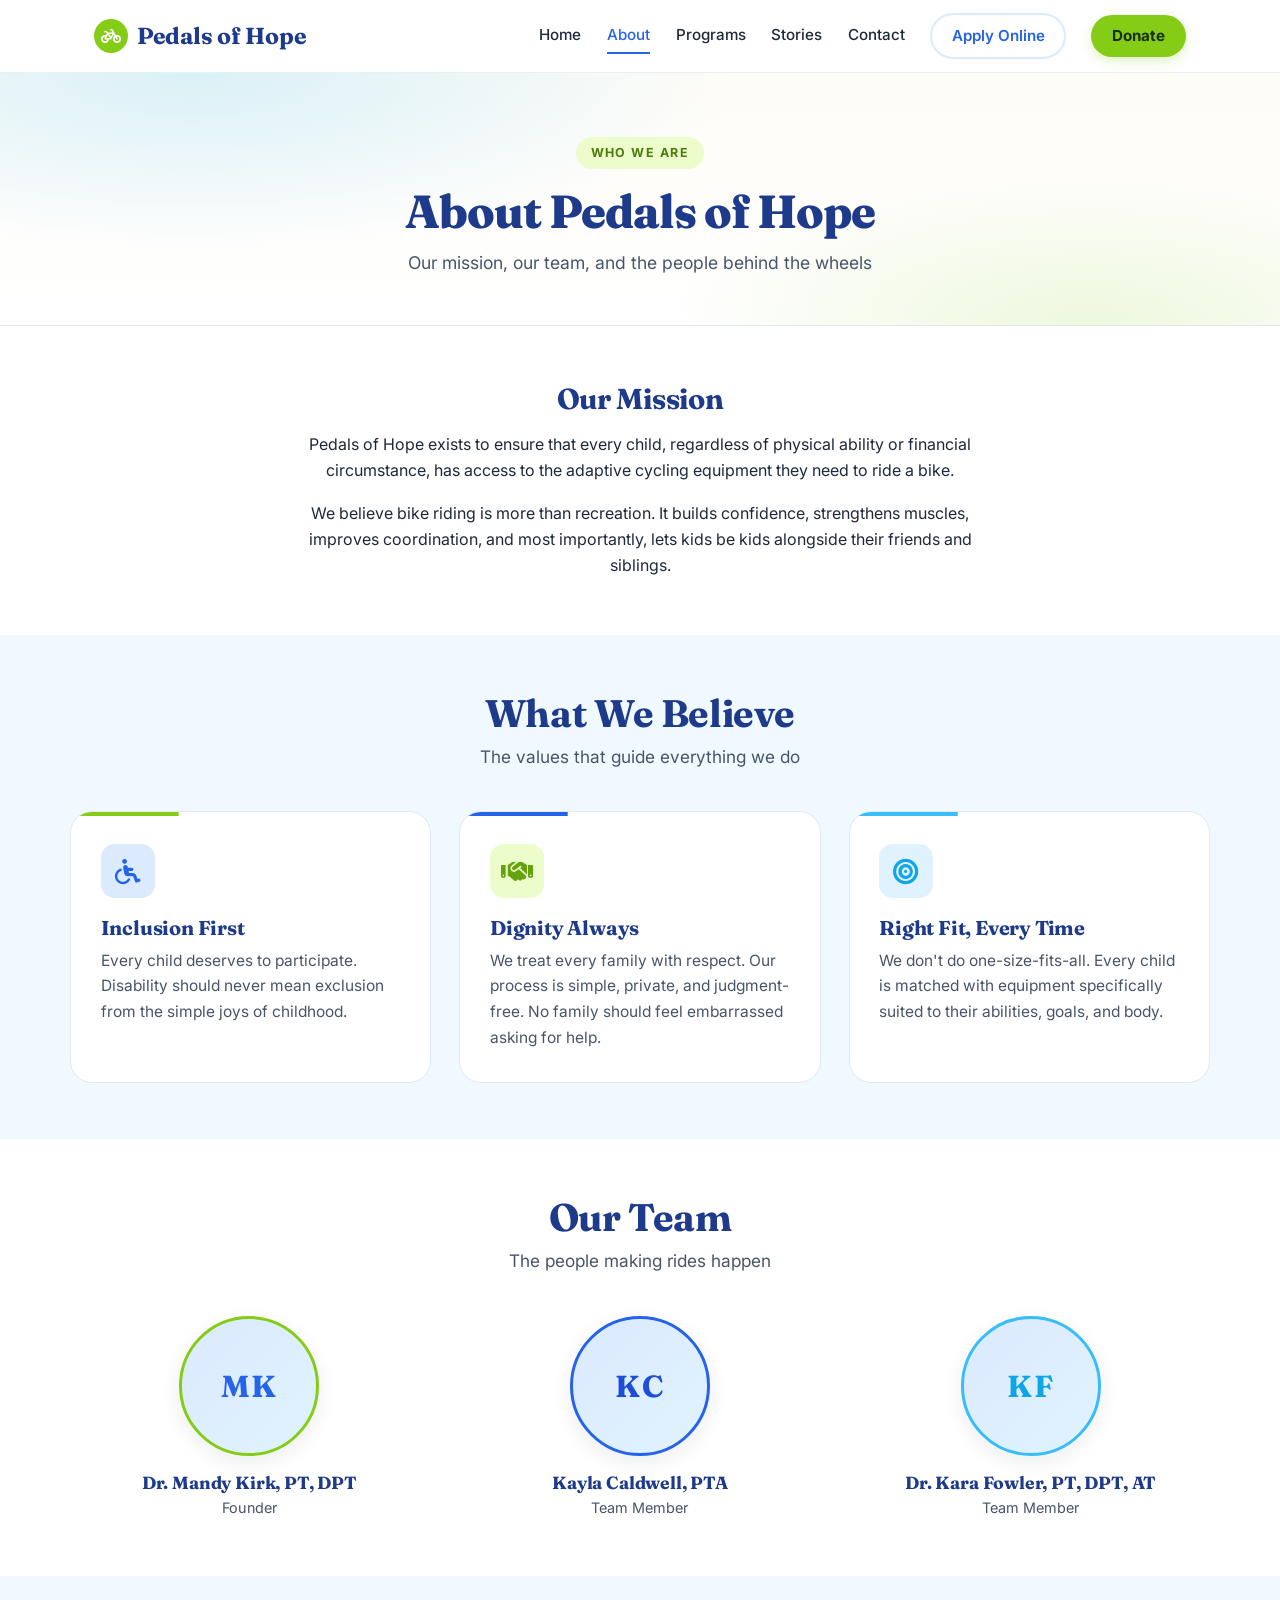
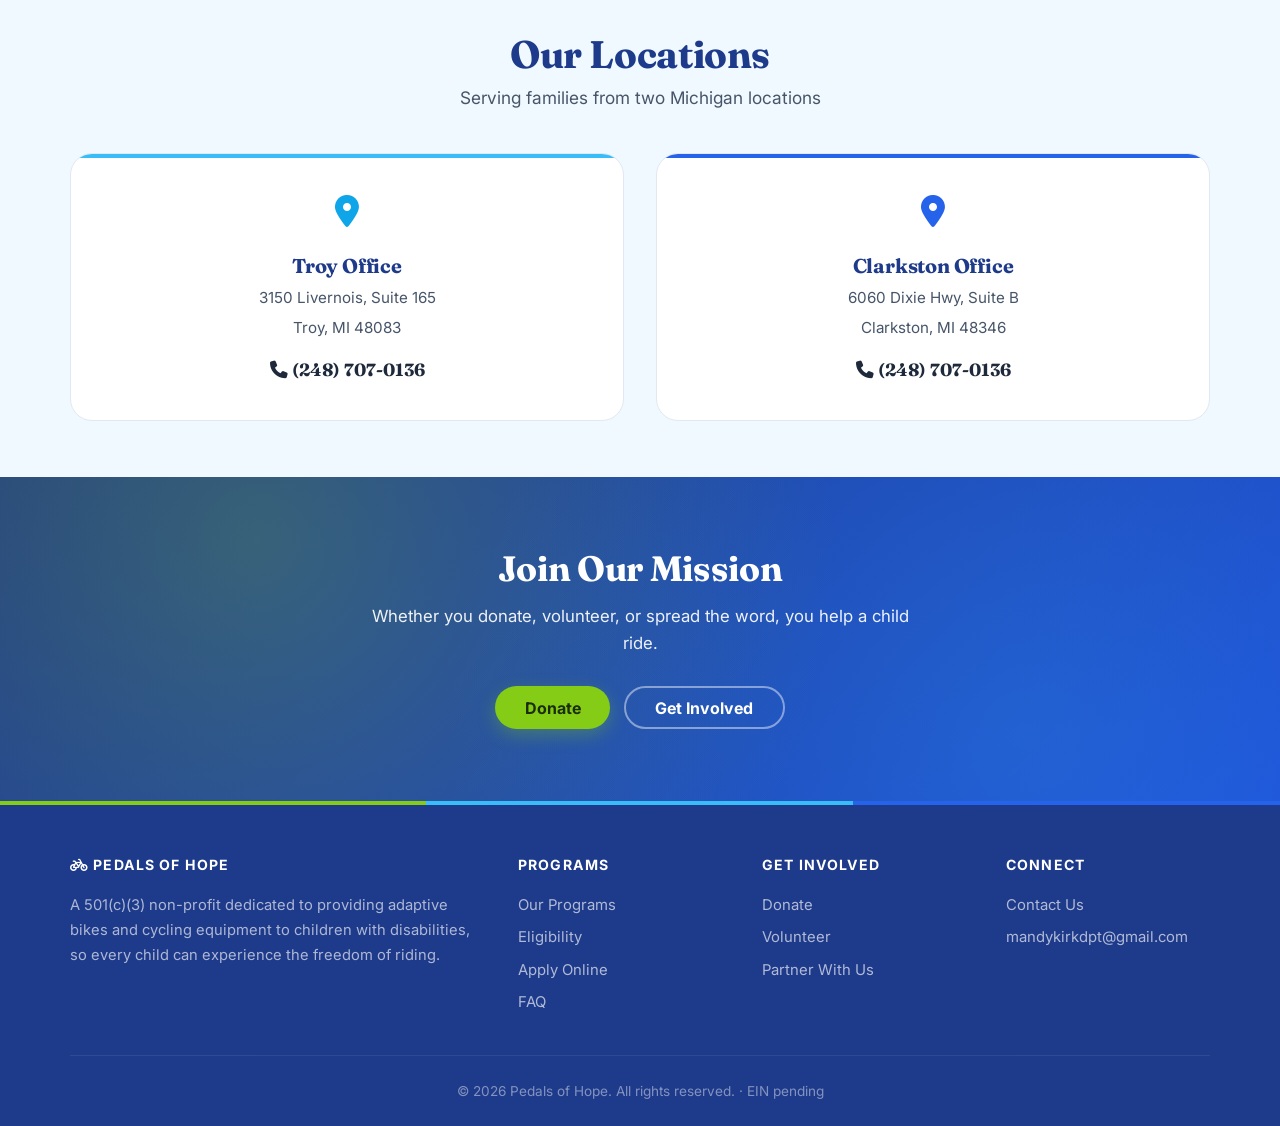
==== commit 530bedc3: "Donate: click tier card to prefill donation amount + selected-tier highlight Contact/About: add phon" ====
--- a/about.html
+++ b/about.html
@@ -120,14 +120,14 @@
           <h3>Troy Office</h3>
           <p>3150 Livernois, Suite 165</p>
           <p>Troy, MI 48083</p>
-          <p class="location-phone"><i class="fa-solid fa-phone"></i> (248) 707-0136</p>
-          <p style="color:var(--text-light); font-size:0.9rem; margin-top:0.5rem;">Monday–Friday, 9am–5pm ET</p>
+          <p class="location-phone"><i class="fa-solid fa-phone"></i> <a href="tel:+12487070136" style="color:inherit;">(248) 707-0136</a></p>
         </div>
         <div class="location-card">
           <div class="location-icon"><i class="fa-solid fa-location-dot"></i></div>
           <h3>Clarkston Office</h3>
           <p>6060 Dixie Hwy, Suite B</p>
           <p>Clarkston, MI 48346</p>
+          <p class="location-phone"><i class="fa-solid fa-phone"></i> <a href="tel:+12487070136" style="color:inherit;">(248) 707-0136</a></p>
         </div>
       </div>
     </div>
--- a/css/style.css
+++ b/css/style.css
@@ -783,6 +783,12 @@
   position: relative;
   background: linear-gradient(180deg, var(--lime-tint) 0%, #fff 60%);
 }
+.tier.is-selected {
+  border-color: var(--lime-dark);
+  box-shadow: 0 0 0 4px rgba(132,204,22,0.18), var(--shadow-lg);
+  transform: translateY(-4px);
+}
+
 .tier.featured::before {
   content: 'Most Popular';
   position: absolute;
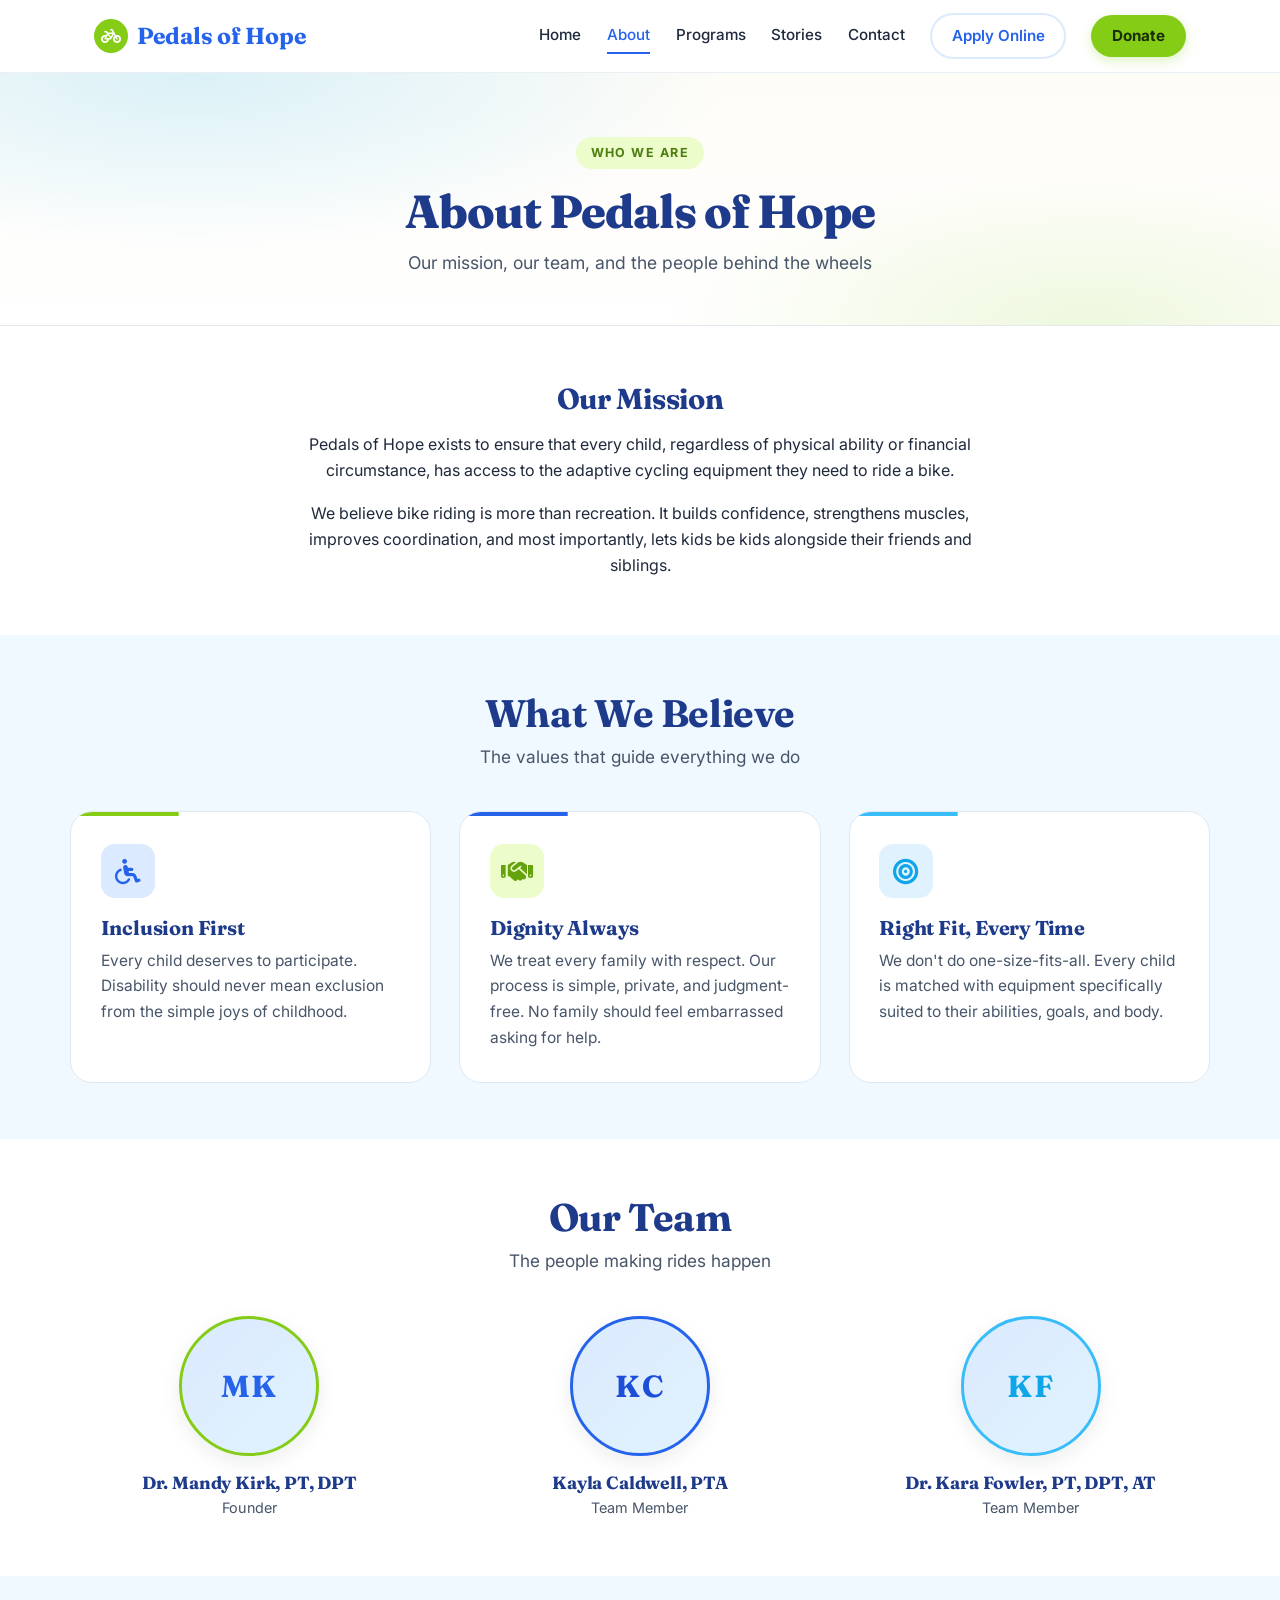
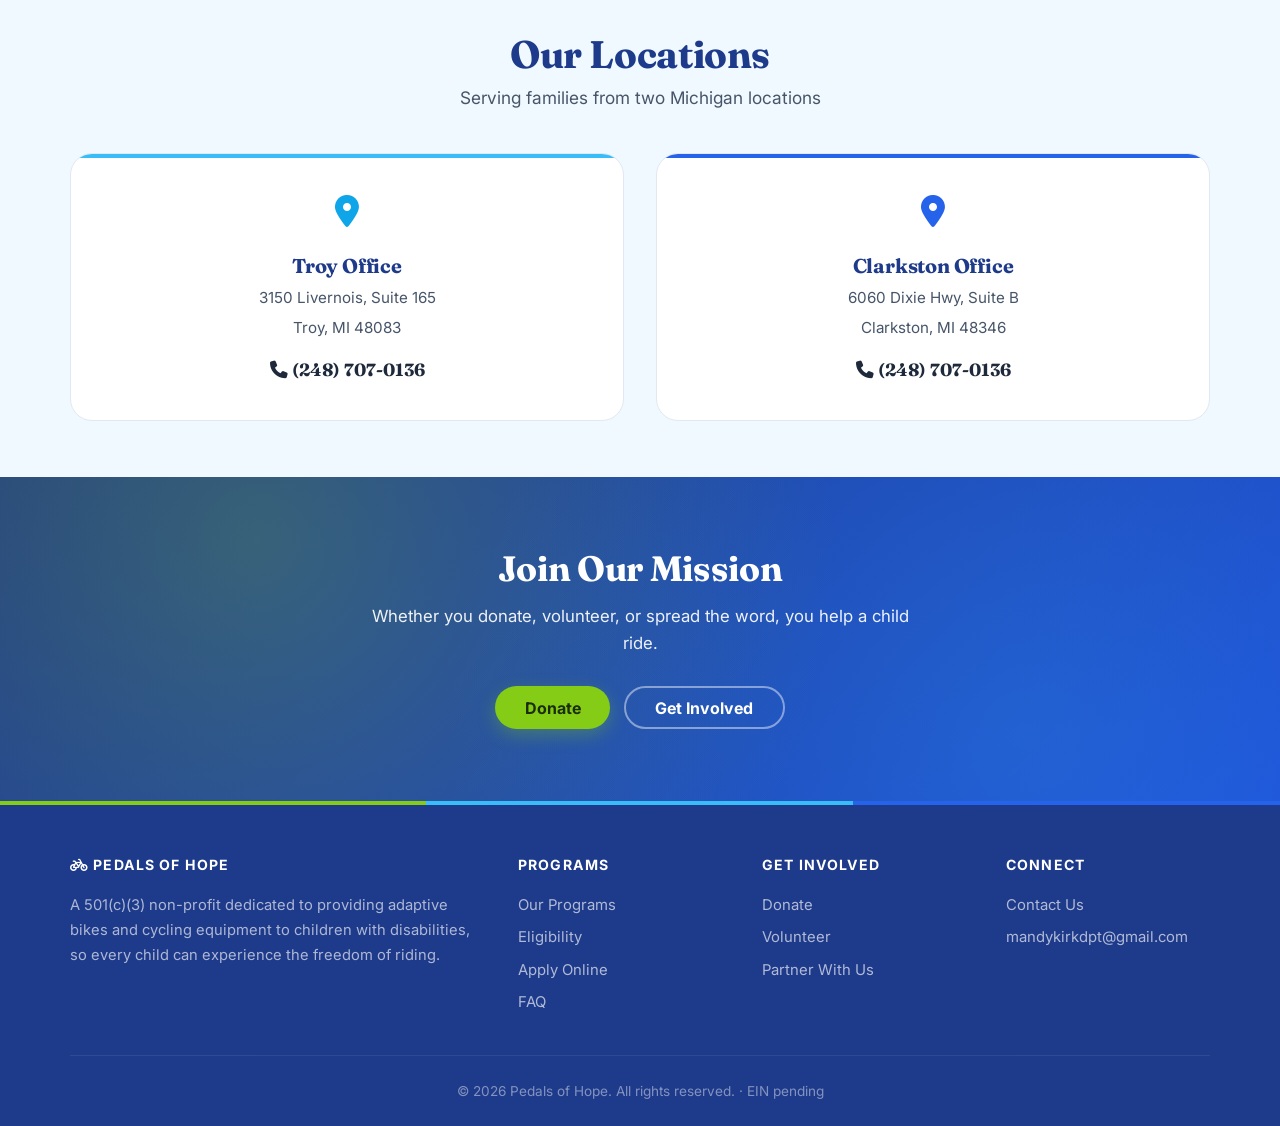
==== commit 9a19dfe6: "Explicit :link/:visited colors on links + buttons so no browser theme paints them purple" ====
--- a/about.html
+++ b/about.html
@@ -2,6 +2,8 @@
 <html lang="en">
 <head>
   <meta charset="UTF-8">
+  <meta name="color-scheme" content="light">
+  <meta name="theme-color" content="#FEFCF7">
   <meta name="viewport" content="width=device-width, initial-scale=1.0">
   <title>About Us - Pedals of Hope</title>
   <link rel="icon" href="data:image/svg+xml,<svg xmlns=%22http://www.w3.org/2000/svg%22 viewBox=%220 0 100 100%22><text y=%22.9em%22 font-size=%2290%22>🚲</text></svg>">
--- a/css/style.css
+++ b/css/style.css
@@ -1,3 +1,7 @@
+/* Force light color scheme everywhere so mobile browsers don't dark-flip */
+:root { color-scheme: light; }
+html { color-scheme: light; }
+
 /* ===== Variables & Reset ===== */
 :root {
   /* Softer, warmer palette — same 3 colors, better tuned */
@@ -62,8 +66,45 @@
 }
 h1 { font-weight: 800; letter-spacing: -0.02em; }
 
-a { color: var(--royal); text-decoration: none; transition: color var(--transition); }
-a:hover { color: var(--lime-dark); }
+a,
+a:link,
+a:visited { color: var(--royal); text-decoration: none; transition: color var(--transition); }
+a:hover,
+a:visited:hover { color: var(--lime-dark); }
+
+/* Buttons must never inherit visited-link purple */
+.btn,
+.btn:link,
+.btn:visited,
+.btn-nav,
+.btn-nav:link,
+.btn-nav:visited,
+.btn-nav-secondary,
+.btn-nav-secondary:link,
+.btn-nav-secondary:visited {
+  color: inherit;
+}
+.btn-primary,
+.btn-primary:link,
+.btn-primary:visited { color: var(--lime-text); }
+.btn-secondary,
+.btn-secondary:link,
+.btn-secondary:visited { color: #fff; }
+.btn-outline,
+.btn-outline:link,
+.btn-outline:visited { color: var(--royal-deep); }
+.on-dark .btn-outline,
+.on-dark .btn-outline:link,
+.on-dark .btn-outline:visited,
+.cta-banner .btn-outline,
+.cta-banner .btn-outline:link,
+.cta-banner .btn-outline:visited { color: #fff; }
+.nav-links .btn-nav,
+.nav-links .btn-nav:link,
+.nav-links .btn-nav:visited { color: var(--lime-text); }
+.nav-links .btn-nav-secondary,
+.nav-links .btn-nav-secondary:link,
+.nav-links .btn-nav-secondary:visited { color: var(--royal); }
 img { max-width: 100%; height: auto; display: block; }
 ul { list-style: none; }
 
@@ -261,6 +302,22 @@
 .hero.center .hero-inner { grid-template-columns: 1fr; text-align: center; }
 .hero.center .hero-buttons { justify-content: center; }
 .hero.center .hero-copy .lead { margin-left: auto; margin-right: auto; }
+
+/* Centered hero (homepage) — no illustration, more room for copy */
+.hero.hero-centered { padding: 6rem 1.5rem 5.5rem; text-align: center; }
+.hero.hero-centered .hero-inner {
+  grid-template-columns: 1fr;
+  gap: 0;
+  max-width: 780px;
+}
+.hero.hero-centered .hero-copy { max-width: 720px; margin: 0 auto; }
+.hero.hero-centered .hero-copy .lead { margin-left: auto; margin-right: auto; }
+.hero.hero-centered .hero-buttons { justify-content: center; }
+.hero.hero-centered .hero-copy h1 {
+  font-size: clamp(2.4rem, 6vw, 4.2rem);
+  margin-bottom: 1.25rem;
+}
+.hero.hero-centered .hero-illustration[hidden] { display: none; }
 
 /* ===== Buttons ===== */
 .btn {
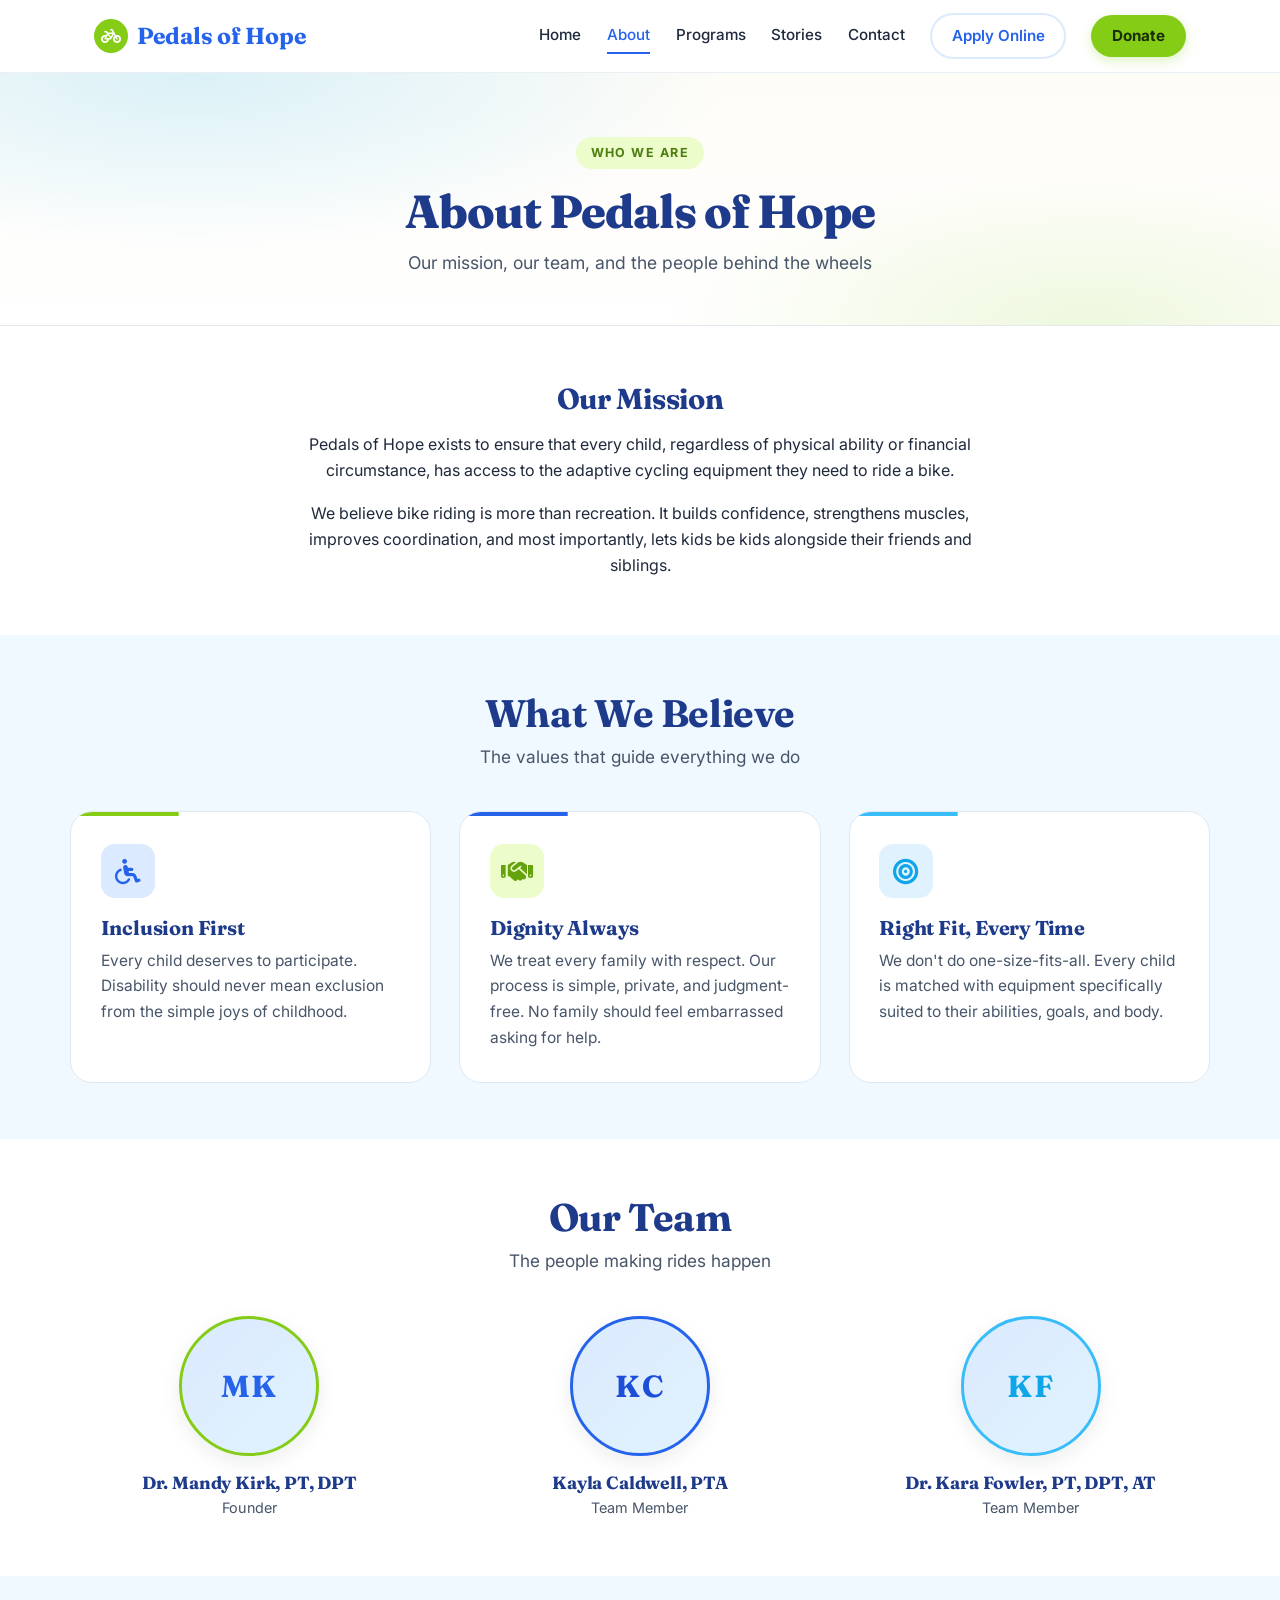
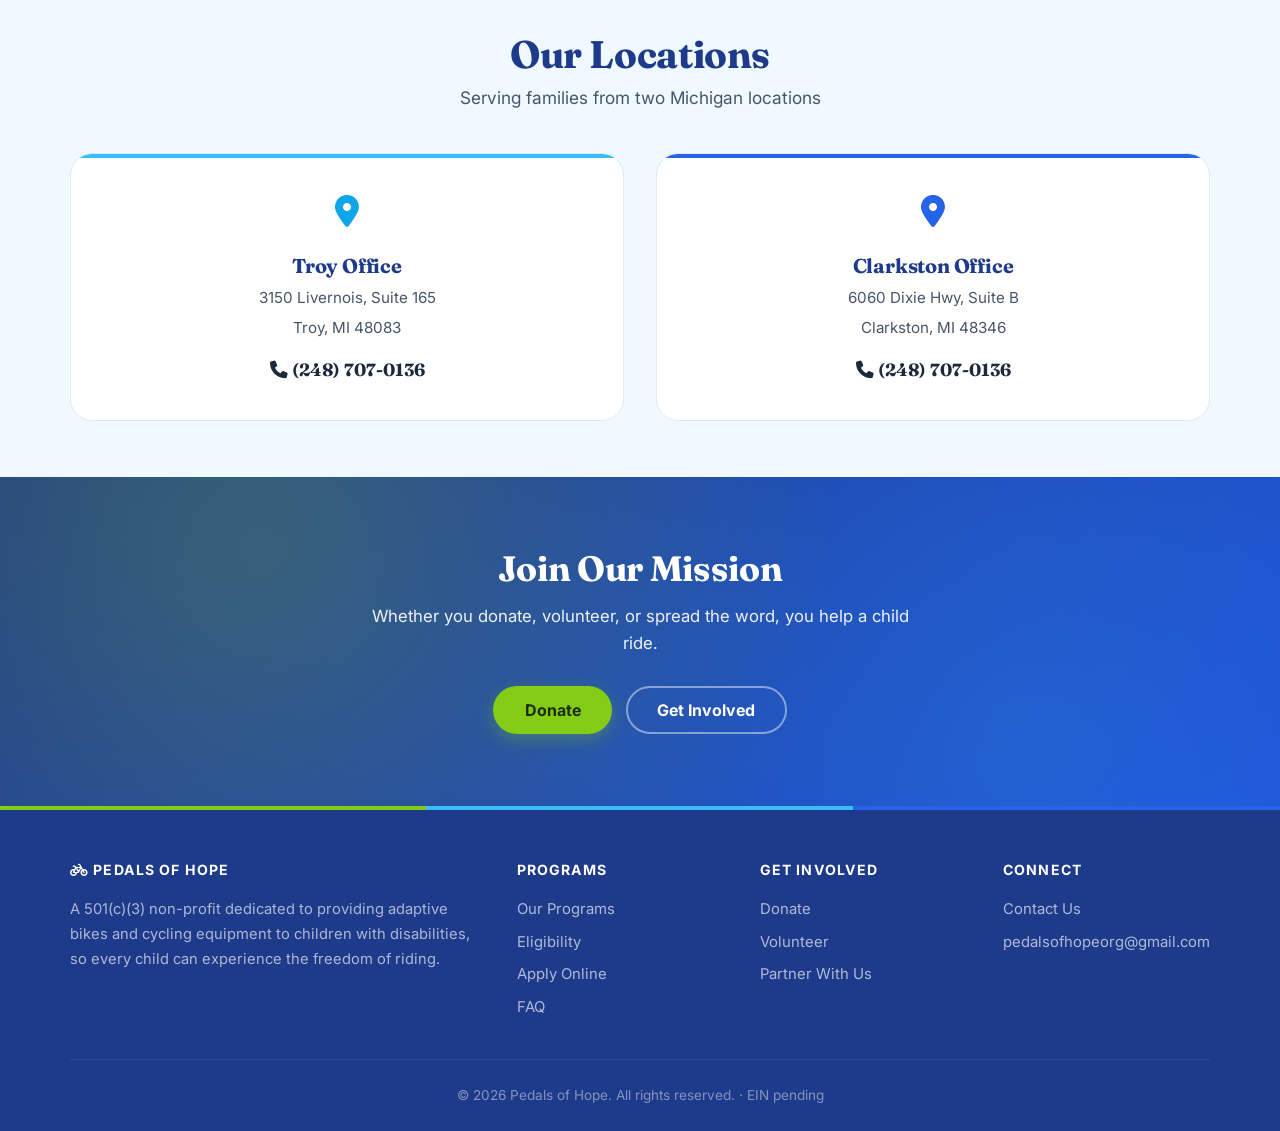
==== commit 4294edc2: "Swap contact email to pedalsofhopeorg@gmail.com Site-wide swap of mandykirkdpt@gmail.com -> pedalsof" ====
--- a/about.html
+++ b/about.html
@@ -168,7 +168,7 @@
       <div>
         <h4>Connect</h4>
         <a href="contact.html">Contact Us</a>
-        <a href="mailto:mandykirkdpt@gmail.com">mandykirkdpt@gmail.com</a>
+        <a href="mailto:pedalsofhopeorg@gmail.com">pedalsofhopeorg@gmail.com</a>
       </div>
     </div>
 <div class="footer-bottom">
--- a/css/style.css
+++ b/css/style.css
@@ -43,6 +43,12 @@
   --transition: 0.25s ease;
 }
 
+/* Global: last section before footer never leaves a giant gap */
+.cta-banner + .site-footer,
+.section:last-of-type + .site-footer { margin-top: 0; }
+main > *:last-child,
+body > section:last-of-type { margin-bottom: 0; }
+
 *, *::before, *::after { box-sizing: border-box; margin: 0; padding: 0; }
 html { scroll-behavior: smooth; }
 
@@ -323,6 +329,7 @@
 .btn {
   display: inline-flex;
   align-items: center;
+  justify-content: center;
   gap: 0.5rem;
   padding: 0.85rem 1.85rem;
   border-radius: 999px;
@@ -330,9 +337,10 @@
   font-size: 1rem;
   transition: all var(--transition);
   cursor: pointer;
-  border: none;
+  border: 2px solid transparent;
   line-height: 1;
   white-space: nowrap;
+  min-height: 48px;
 }
 
 .btn-primary {
@@ -351,8 +359,6 @@
   background: transparent;
   color: var(--royal-deep);
   border: 2px solid var(--royal-light);
-  padding-top: calc(0.85rem - 2px);
-  padding-bottom: calc(0.85rem - 2px);
 }
 .btn-outline:hover {
   background: var(--royal);
@@ -440,9 +446,11 @@
 /* ===== Cards ===== */
 .card-grid {
   display: grid;
-  grid-template-columns: repeat(auto-fit, minmax(280px, 1fr));
+  grid-template-columns: repeat(auto-fit, minmax(260px, 1fr));
   gap: 1.75rem;
-}
+  justify-items: center;
+}
+.card-grid > .card { width: 100%; max-width: 380px; }
 
 .card {
   background: var(--bg);
@@ -722,7 +730,7 @@
 .form-group textarea { resize: vertical; min-height: 120px; }
 
 .form-card {
-  max-width: 620px;
+  max-width: 720px;
   margin: 0 auto;
   background: var(--bg);
   padding: 2.5rem;
@@ -821,6 +829,8 @@
   display: grid;
   grid-template-columns: repeat(auto-fit, minmax(240px, 1fr));
   gap: 1.75rem;
+  max-width: 900px;
+  margin: 0 auto;
 }
 .tier {
   background: var(--bg);
@@ -1213,6 +1223,17 @@
 }
 
 @media (max-width: 768px) {
+  /* Mobile: stack hero buttons full-width for consistency */
+  .hero-buttons {
+    flex-direction: column;
+    align-items: stretch;
+  }
+  .hero-buttons .btn {
+    width: 100%;
+    max-width: 320px;
+    margin-left: auto;
+    margin-right: auto;
+  }
   .nav-toggle { display: block; }
   .nav-links {
     display: none;
@@ -1258,6 +1279,7 @@
     linear-gradient(180deg, var(--sky-tint), var(--bg));
   overflow: hidden;
 }
+.riders-hero .hero-buttons { justify-content: center; }
 .riders-hero .eyebrow {
   display: inline-block;
   font-size: 0.8rem;
@@ -1316,10 +1338,12 @@
 
 .riders-grid {
   display: grid;
-  grid-template-columns: repeat(auto-fill, minmax(270px, 1fr));
+  grid-template-columns: repeat(auto-fit, minmax(260px, 1fr));
   gap: 1.75rem;
   margin-top: 1rem;
-}
+  justify-items: center;
+}
+.riders-grid .rider-card { width: 100%; max-width: 320px; }
 .rider-card {
   background: var(--bg);
   border: 1px solid var(--border);
